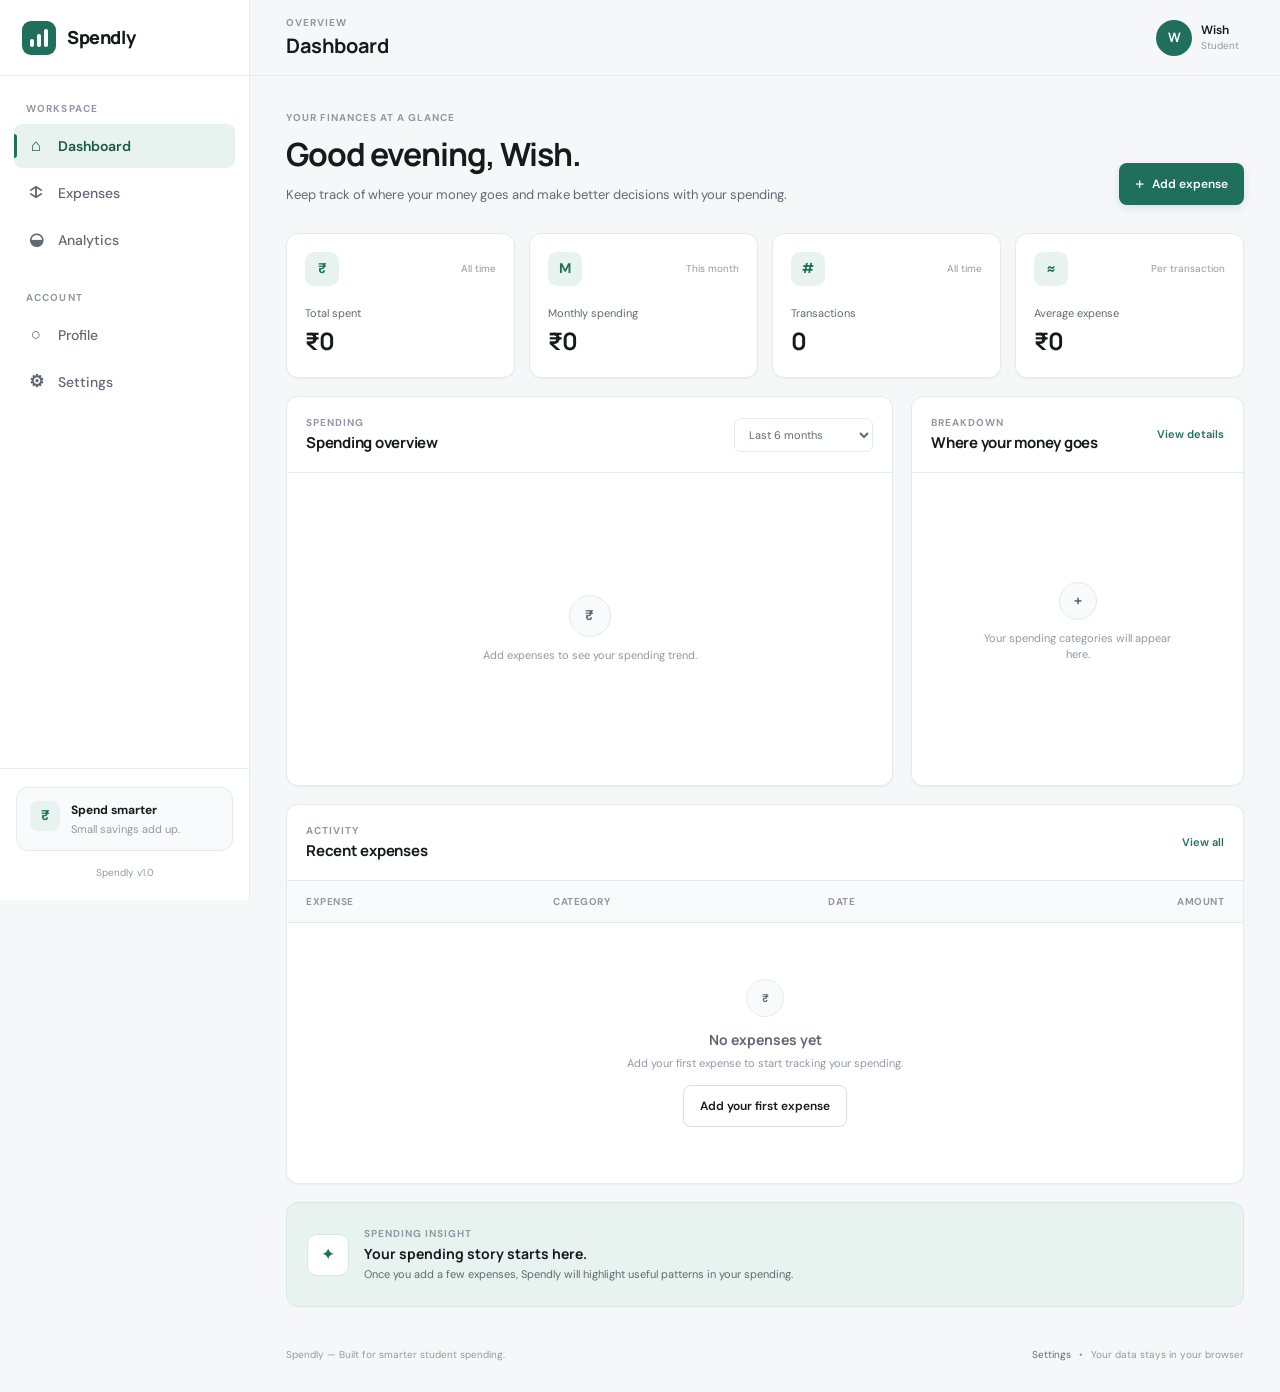
==== index.html @ c320a4eb "Initialize SpendWise project" ====
<!DOCTYPE html>
<html lang="en">
<head>
    <meta charset="UTF-8">

    <meta
        name="viewport"
        content="width=device-width, initial-scale=1.0"
    >

    <meta
        name="description"
        content="A simple and powerful expense management dashboard for students."
    >

    <title>Spendly — Student Expense Tracker</title>

    <link rel="preconnect" href="https://fonts.googleapis.com">
    <link rel="preconnect" href="https://fonts.gstatic.com" crossorigin>

    <link
        href="https://fonts.googleapis.com/css2?family=DM+Sans:wght@400;500;600;700&family=Manrope:wght@500;600;700;800&display=swap"
        rel="stylesheet"
    >

    <link rel="stylesheet" href="css/style.css">
</head>

<body>

    <div class="app-shell">
        <aside class="sidebar" id="sidebar">
            <div class="brand">

                <a href="index.html" class="brand-link">

                    <div class="brand-mark">
                        <span></span>
                        <span></span>
                        <span></span>
                    </div>

                    <div class="brand-name">
                        Spendly
                    </div>

                </a>

                <button
                    class="sidebar-close"
                    id="sidebarClose"
                    aria-label="Close navigation"
                    type="button"
                >
                    &times;
                </button>

            </div>


            <nav class="main-navigation" aria-label="Main navigation">

                <p class="nav-label">
                    Workspace
                </p>

                <a
                    href="index.html"
                    class="nav-item active"
                    aria-current="page"
                >
                    <span class="nav-icon">⌂</span>
                    <span>Dashboard</span>
                </a>

                <a
                    href="pages/expenses.html"
                    class="nav-item"
                >
                    <span class="nav-icon">↕</span>
                    <span>Expenses</span>
                </a>

                <a
                    href="pages/analytics.html"
                    class="nav-item"
                >
                    <span class="nav-icon">◒</span>
                    <span>Analytics</span>
                </a>


                <p class="nav-label nav-label-spaced">
                    Account
                </p>

                <a
                    href="pages/profile.html"
                    class="nav-item"
                >
                    <span class="nav-icon">○</span>
                    <span>Profile</span>
                </a>

                <a
                    href="pages/settings.html"
                    class="nav-item"
                >
                    <span class="nav-icon">⚙</span>
                    <span>Settings</span>
                </a>

            </nav>


            <div class="sidebar-bottom">

                <div class="sidebar-tip">

                    <div class="tip-icon">
                        ₹
                    </div>

                    <div class="tip-content">

                        <strong>
                            Spend smarter
                        </strong>

                        <p>
                            Small savings add up.
                        </p>

                    </div>

                </div>

                <div class="sidebar-version">
                    Spendly v1.0
                </div>

            </div>

        </aside>


        <div
            class="sidebar-overlay"
            id="sidebarOverlay"
        ></div>


        <main class="main-content">
            <header class="topbar">

                <div class="topbar-left">

                    <button
                        class="menu-button"
                        id="menuButton"
                        type="button"
                        aria-label="Open navigation"
                    >
                        <span></span>
                        <span></span>
                        <span></span>
                    </button>


                    <div class="page-heading">

                        <p class="page-eyebrow">
                            Overview
                        </p>

                        <h1>
                            Dashboard
                        </h1>

                    </div>

                </div>


                <div class="topbar-right">

                    <div class="current-date" id="currentDate">
                    </div>
                    <a
                        href="pages/profile.html"
                        class="profile-button"
                        aria-label="Open profile"
                    >

                        <div class="profile-avatar">
                            W
                        </div>

                        <div class="profile-meta">

                            <strong id="headerUserName">
                                Wish
                            </strong>

                            <span>
                                Student
                            </span>

                        </div>

                    </a>

                </div>

            </header>


            <div class="dashboard-content">
                <section class="welcome-section">

                    <div>

                        <p class="welcome-label">
                            Your finances at a glance
                        </p>

                        <h2>
                            Good evening, <span id="welcomeName">Wish</span>.
                        </h2>

                        <p class="welcome-description">
                            Keep track of where your money goes and make
                            better decisions with your spending.
                        </p>

                    </div>


                    <button
                        class="primary-button"
                        id="openExpenseModal"
                        type="button"
                    >

                        <span class="button-icon">
                            +
                        </span>

                        Add expense

                    </button>

                </section>


                <section
                    class="summary-grid"
                    aria-label="Expense summary"
                >

                    <article class="summary-card">

                        <div class="summary-card-top">

                            <div class="summary-icon">
                                ₹
                            </div>

                            <span class="summary-period">
                                All time
                            </span>

                        </div>

                        <div class="summary-card-body">

                            <p>
                                Total spent
                            </p>

                            <h3 id="totalSpent">
                                ₹0
                            </h3>

                        </div>

                    </article>


                    <article class="summary-card">

                        <div class="summary-card-top">

                            <div class="summary-icon">
                                M
                            </div>

                            <span class="summary-period">
                                This month
                            </span>

                        </div>

                        <div class="summary-card-body">

                            <p>
                                Monthly spending
                            </p>

                            <h3 id="monthlySpent">
                                ₹0
                            </h3>

                        </div>

                    </article>


                    <article class="summary-card">

                        <div class="summary-card-top">

                            <div class="summary-icon">
                                #
                            </div>

                            <span class="summary-period">
                                All time
                            </span>

                        </div>

                        <div class="summary-card-body">

                            <p>
                                Transactions
                            </p>

                            <h3 id="transactionCount">
                                0
                            </h3>

                        </div>

                    </article>


                    <article class="summary-card">

                        <div class="summary-card-top">

                            <div class="summary-icon">
                                ≈
                            </div>

                            <span class="summary-period">
                                Per transaction
                            </span>

                        </div>

                        <div class="summary-card-body">

                            <p>
                                Average expense
                            </p>

                            <h3 id="averageExpense">
                                ₹0
                            </h3>

                        </div>

                    </article>

                </section>


                <section class="dashboard-grid">
                    <article class="dashboard-card spending-card">

                        <div class="card-header">

                            <div>

                                <p class="card-eyebrow">
                                    Spending
                                </p>

                                <h3>
                                    Spending overview
                                </h3>

                            </div>


                            <select
                                id="chartPeriod"
                                class="select-control"
                                aria-label="Chart period"
                            >

                                <option value="6">
                                    Last 6 months
                                </option>

                                <option value="12">
                                    Last 12 months
                                </option>

                            </select>

                        </div>


                        <div class="chart-container">

                            <div
                                class="chart"
                                id="spendingChart"
                                aria-label="Spending chart"
                            >

                                <div class="chart-empty">
                                    <span>₹</span>
                                    <p>
                                        Add expenses to see your spending trend.
                                    </p>
                                </div>

                            </div>

                        </div>

                    </article>


                    <article class="dashboard-card category-card">

                        <div class="card-header">

                            <div>

                                <p class="card-eyebrow">
                                    Breakdown
                                </p>

                                <h3>
                                    Where your money goes
                                </h3>

                            </div>

                            <a
                                href="pages/analytics.html"
                                class="text-link"
                            >
                                View details
                            </a>

                        </div>


                        <div
                            class="category-list"
                            id="categoryList"
                        >

                            <div class="category-empty">

                                <div class="empty-icon">
                                    +
                                </div>

                                <p>
                                    Your spending categories will appear here.
                                </p>

                            </div>

                        </div>

                    </article>


                </section>


                <section class="dashboard-card recent-expenses-card">

                    <div class="card-header">

                        <div>

                            <p class="card-eyebrow">
                                Activity
                            </p>

                            <h3>
                                Recent expenses
                            </h3>

                        </div>

                        <a
                            href="pages/expenses.html"
                            class="text-link"
                        >
                            View all
                        </a>

                    </div>


                    <div class="expense-table-wrapper">

                        <table class="expense-table">

                            <thead>

                                <tr>

                                    <th>
                                        Expense
                                    </th>

                                    <th>
                                        Category
                                    </th>

                                    <th>
                                        Date
                                    </th>

                                    <th class="amount-column">
                                        Amount
                                    </th>

                                </tr>

                            </thead>


                            <tbody id="recentExpenses">

                                <tr class="table-empty-row">

                                    <td colspan="4">

                                        <div class="table-empty">

                                            <div class="empty-icon">
                                                ₹
                                            </div>

                                            <h4>
                                                No expenses yet
                                            </h4>

                                            <p>
                                                Add your first expense to start
                                                tracking your spending.
                                            </p>

                                            <button
                                                class="secondary-button"
                                                id="emptyAddExpense"
                                                type="button"
                                            >
                                                Add your first expense
                                            </button>

                                        </div>

                                    </td>

                                </tr>

                            </tbody>

                        </table>

                    </div>

                </section>


                <section class="insight-card">

                    <div class="insight-symbol">
                        ✦
                    </div>

                    <div class="insight-content">

                        <p class="card-eyebrow">
                            Spending insight
                        </p>

                        <h3 id="spendingInsightTitle">
                            Your spending story starts here.
                        </h3>

                        <p id="spendingInsightText">
                            Once you add a few expenses, Spendly will
                            highlight useful patterns in your spending.
                        </p>

                    </div>

                </section>

            </div>


            <footer class="app-footer">

                <p>
                    Spendly — Built for smarter student spending.
                </p>

                <div class="footer-links">

                    <a href="pages/settings.html">
                        Settings
                    </a>

                    <span>•</span>

                    <span>
                        Your data stays in your browser
                    </span>

                </div>

            </footer>

        </main>

    </div>


    <div
        class="modal-backdrop"
        id="expenseModal"
        aria-hidden="true"
    >

        <div
            class="modal"
            role="dialog"
            aria-modal="true"
            aria-labelledby="expenseModalTitle"
        >

            <div class="modal-header">

                <div>

                    <p class="card-eyebrow">
                        New transaction
                    </p>

                    <h2 id="expenseModalTitle">
                        Add expense
                    </h2>

                </div>

                <button
                    class="modal-close"
                    id="closeExpenseModal"
                    type="button"
                    aria-label="Close modal"
                >
                    &times;
                </button>

            </div>


            <form id="expenseForm" novalidate>

                <div class="form-group">

                    <label for="expenseName">
                        What did you spend on?
                    </label>

                    <input
                        type="text"
                        id="expenseName"
                        name="expenseName"
                        placeholder="e.g. Lunch at college"
                        autocomplete="off"
                        maxlength="80"
                        required
                    >

                    <small
                        class="form-error"
                        id="expenseNameError"
                    ></small>

                </div>


                <div class="form-group">

                    <label for="expenseAmount">
                        Amount
                    </label>

                    <div class="amount-input">

                        <span>
                            ₹
                        </span>

                        <input
                            type="number"
                            id="expenseAmount"
                            name="expenseAmount"
                            placeholder="0.00"
                            min="0.01"
                            max="10000000"
                            step="0.01"
                            required
                        >

                    </div>

                    <small
                        class="form-error"
                        id="expenseAmountError"
                    ></small>

                </div>


                <div class="form-row">

                    <div class="form-group">

                        <label for="expenseCategory">
                            Category
                        </label>

                        <select
                            id="expenseCategory"
                            name="expenseCategory"
                            required
                        >

                            <option value="">
                                Select category
                            </option>

                            <option value="Food">
                                Food
                            </option>

                            <option value="Travel">
                                Travel
                            </option>

                            <option value="Education">
                                Education
                            </option>

                            <option value="Shopping">
                                Shopping
                            </option>

                            <option value="Bills">
                                Bills
                            </option>

                            <option value="Entertainment">
                                Entertainment
                            </option>

                            <option value="Health">
                                Health
                            </option>

                            <option value="Other">
                                Other
                            </option>

                        </select>

                        <small
                            class="form-error"
                            id="expenseCategoryError"
                        ></small>

                    </div>


                    <div class="form-group">

                        <label for="expenseDate">
                            Date
                        </label>

                        <input
                            type="date"
                            id="expenseDate"
                            name="expenseDate"
                            required
                        >

                        <small
                            class="form-error"
                            id="expenseDateError"
                        ></small>

                    </div>

                </div>


                <div class="form-group">

                    <label for="expenseNote">

                        Note

                        <span class="optional">
                            Optional
                        </span>

                    </label>

                    <textarea
                        id="expenseNote"
                        name="expenseNote"
                        rows="3"
                        maxlength="200"
                        placeholder="Add a short note..."
                    ></textarea>

                </div>


                <div class="modal-actions">

                    <button
                        type="button"
                        class="secondary-button"
                        id="cancelExpense"
                    >
                        Cancel
                    </button>

                    <button
                        type="submit"
                        class="primary-button"
                    >
                        Save expense
                    </button>

                </div>

            </form>

        </div>

    </div>


    <div
        class="toast"
        id="toast"
        role="status"
        aria-live="polite"
    >

        <span
            class="toast-icon"
            id="toastIcon"
        >
            ✓
        </span>

        <span
            class="toast-message"
            id="toastMessage"
        >
            Expense saved.
        </span>

    </div>


    <script src="js/app.js"></script>

</body>
</html>
---- css/style.css ----
@import url('https://fonts.googleapis.com/css2?family=DM+Sans:wght@400;500;600;700&family=Manrope:wght@500;600;700;800&display=swap');

:root {
    --bg: #f6f7f9;
    --surface: #ffffff;
    --surface-soft: #f9fafb;
    --border: #e7e9ed;
    --border-strong: #d9dce2;
    --text: #17191d;
    --text-secondary: #626873;
    --text-muted: #9298a3;
    --primary: #1f6f5c;
    --primary-dark: #175846;
    --primary-soft: #e8f3ef;
    --danger: #c84c4c;
    --danger-soft: #fceeee;
    --warning: #b7791f;
    --shadow-sm: 0 1px 2px rgba(20, 25, 30, 0.04);
    --shadow-md: 0 8px 30px rgba(20, 25, 30, 0.08);
    --sidebar-width: 250px;
    --topbar-height: 76px;
    --radius-sm: 8px;
    --radius-md: 12px;
    --radius-lg: 16px;
    --transition: 180ms ease;
}

* {
    margin: 0;
    padding: 0;
    box-sizing: border-box;
}

html {
    scroll-behavior: smooth;
}

body {
    min-height: 100vh;
    background: var(--bg);
    color: var(--text);
    font-family: "DM Sans", sans-serif;
    font-size: 14px;
    line-height: 1.5;
    -webkit-font-smoothing: antialiased;
}

button,
input,
select,
textarea {
    font: inherit;
}

button,
a,
select {
    -webkit-tap-highlight-color: transparent;
}

button {
    border: 0;
    cursor: pointer;
}

a {
    color: inherit;
    text-decoration: none;
}

button:focus-visible,
a:focus-visible,
input:focus-visible,
select:focus-visible,
textarea:focus-visible {
    outline: 3px solid rgba(31, 111, 92, 0.18);
    outline-offset: 2px;
}

.app-shell {
    min-height: 100vh;
    display: flex;
}

.sidebar {
    position: fixed;
    inset: 0 auto 0 0;
    z-index: 100;
    width: var(--sidebar-width);
    height: 100vh;
    display: flex;
    flex-direction: column;
    background: var(--surface);
    border-right: 1px solid var(--border);
}

.brand {
    height: var(--topbar-height);
    padding: 0 22px;
    display: flex;
    align-items: center;
    justify-content: space-between;
    border-bottom: 1px solid var(--border);
}

.brand-link {
    display: inline-flex;
    align-items: center;
    gap: 11px;
}

.brand-mark {
    width: 34px;
    height: 34px;
    display: flex;
    align-items: flex-end;
    justify-content: center;
    gap: 3px;
    padding: 8px;
    background: var(--primary);
    border-radius: 9px;
}

.brand-mark span {
    display: block;
    width: 4px;
    background: #ffffff;
    border-radius: 3px;
}

.brand-mark span:nth-child(1) {
    height: 8px;
}

.brand-mark span:nth-child(2) {
    height: 13px;
}

.brand-mark span:nth-child(3) {
    height: 18px;
}

.brand-name {
    font-family: "Manrope", sans-serif;
    font-size: 18px;
    font-weight: 800;
    letter-spacing: -0.4px;
}

.sidebar-close {
    display: none;
    width: 34px;
    height: 34px;
    background: transparent;
    color: var(--text-secondary);
    font-size: 25px;
    line-height: 1;
}

.main-navigation {
    flex: 1;
    padding: 25px 14px;
    overflow-y: auto;
}

.nav-label {
    padding: 0 12px;
    margin-bottom: 8px;
    color: var(--text-muted);
    font-size: 10px;
    font-weight: 700;
    letter-spacing: 1.1px;
    text-transform: uppercase;
}

.nav-label-spaced {
    margin-top: 28px;
}

.nav-item {
    position: relative;
    min-height: 44px;
    margin-bottom: 3px;
    padding: 0 12px;
    display: flex;
    align-items: center;
    gap: 12px;
    color: var(--text-secondary);
    border-radius: var(--radius-sm);
    font-weight: 500;
    transition:
        background var(--transition),
        color var(--transition);
}

.nav-item:hover {
    background: var(--surface-soft);
    color: var(--text);
}

.nav-item.active {
    background: var(--primary-soft);
    color: var(--primary-dark);
    font-weight: 600;
}

.nav-item.active::before {
    content: "";
    position: absolute;
    left: 0;
    top: 10px;
    bottom: 10px;
    width: 3px;
    border-radius: 0 4px 4px 0;
    background: var(--primary);
}

.nav-icon {
    width: 20px;
    display: inline-flex;
    align-items: center;
    justify-content: center;
    color: currentColor;
    font-size: 17px;
    font-weight: 600;
}

.sidebar-bottom {
    padding: 18px 16px 20px;
    border-top: 1px solid var(--border);
}

.sidebar-tip {
    display: flex;
    gap: 11px;
    padding: 13px;
    background: var(--surface-soft);
    border: 1px solid var(--border);
    border-radius: var(--radius-md);
}

.tip-icon {
    width: 30px;
    height: 30px;
    flex: 0 0 auto;
    display: grid;
    place-items: center;
    background: var(--primary-soft);
    color: var(--primary);
    border-radius: 8px;
    font-weight: 700;
}

.tip-content {
    min-width: 0;
}

.tip-content strong {
    display: block;
    margin-bottom: 2px;
    font-size: 12px;
}

.tip-content p {
    color: var(--text-muted);
    font-size: 11px;
}

.sidebar-version {
    margin-top: 14px;
    color: var(--text-muted);
    font-size: 10px;
    text-align: center;
}

.sidebar-overlay {
    display: none;
}

.main-content {
    width: calc(100% - var(--sidebar-width));
    min-width: 0;
    min-height: 100vh;
    margin-left: var(--sidebar-width);
}

.topbar {
    position: sticky;
    top: 0;
    z-index: 50;
    min-height: var(--topbar-height);
    padding: 14px 36px;
    display: flex;
    align-items: center;
    justify-content: space-between;
    gap: 20px;
    background: rgba(246, 247, 249, 0.94);
    border-bottom: 1px solid rgba(231, 233, 237, 0.8);
    backdrop-filter: blur(12px);
}

.topbar-left,
.topbar-right {
    display: flex;
    align-items: center;
}

.topbar-left {
    gap: 14px;
}

.topbar-right {
    gap: 18px;
}

.menu-button {
    display: none;
    width: 40px;
    height: 40px;
    padding: 10px;
    flex-direction: column;
    justify-content: center;
    gap: 4px;
    background: var(--surface);
    border: 1px solid var(--border);
    border-radius: var(--radius-sm);
}

.menu-button span {
    display: block;
    width: 17px;
    height: 2px;
    margin: auto;
    background: var(--text);
    border-radius: 2px;
}

.page-eyebrow,
.card-eyebrow,
.welcome-label {
    color: var(--text-muted);
    font-size: 10px;
    font-weight: 700;
    letter-spacing: 1px;
    text-transform: uppercase;
}

.page-heading h1 {
    margin-top: 1px;
    font-family: "Manrope", sans-serif;
    font-size: 20px;
    font-weight: 700;
    letter-spacing: -0.4px;
}

.current-date {
    color: var(--text-secondary);
    font-size: 12px;
    white-space: nowrap;
}

.profile-button {
    display: flex;
    align-items: center;
    gap: 9px;
    padding: 3px 5px 3px 3px;
    border-radius: 10px;
    transition: background var(--transition);
}

.profile-button:hover {
    background: var(--surface);
}

.profile-avatar {
    width: 36px;
    height: 36px;
    display: grid;
    place-items: center;
    background: var(--primary);
    color: #ffffff;
    border-radius: 50%;
    font-family: "Manrope", sans-serif;
    font-size: 13px;
    font-weight: 700;
}

.profile-meta {
    display: flex;
    flex-direction: column;
    line-height: 1.25;
}

.profile-meta strong {
    font-size: 12px;
    font-weight: 600;
}

.profile-meta span {
    margin-top: 2px;
    color: var(--text-muted);
    font-size: 10px;
}

.dashboard-content {
    width: min(1440px, 100%);
    margin: 0 auto;
    padding: 34px 36px 40px;
}

.welcome-section {
    display: flex;
    align-items: flex-end;
    justify-content: space-between;
    gap: 25px;
    margin-bottom: 28px;
}

.welcome-section h2 {
    margin-top: 5px;
    font-family: "Manrope", sans-serif;
    font-size: clamp(24px, 3vw, 32px);
    font-weight: 700;
    letter-spacing: -1px;
}

.welcome-description {
    max-width: 580px;
    margin-top: 7px;
    color: var(--text-secondary);
    font-size: 13px;
}

.primary-button,
.secondary-button {
    min-height: 42px;
    display: inline-flex;
    align-items: center;
    justify-content: center;
    gap: 8px;
    padding: 0 16px;
    border-radius: var(--radius-sm);
    font-size: 12px;
    font-weight: 600;
    transition:
        transform var(--transition),
        background var(--transition),
        border-color var(--transition),
        box-shadow var(--transition);
}

.primary-button {
    background: var(--primary);
    color: #ffffff;
    box-shadow: 0 3px 10px rgba(31, 111, 92, 0.14);
}

.primary-button:hover {
    background: var(--primary-dark);
    box-shadow: 0 5px 15px rgba(31, 111, 92, 0.2);
}

.primary-button:active,
.secondary-button:active {
    transform: translateY(1px);
}

.secondary-button {
    background: var(--surface);
    color: var(--text);
    border: 1px solid var(--border-strong);
}

.secondary-button:hover {
    background: var(--surface-soft);
    border-color: #cdd1d7;
}

.button-icon {
    font-size: 17px;
    font-weight: 400;
    line-height: 1;
}

.summary-grid {
    display: grid;
    grid-template-columns: repeat(4, minmax(0, 1fr));
    gap: 14px;
    margin-bottom: 18px;
}

.summary-card {
    min-height: 145px;
    padding: 18px;
    background: var(--surface);
    border: 1px solid var(--border);
    border-radius: var(--radius-md);
    box-shadow: var(--shadow-sm);
}

.summary-card-top {
    display: flex;
    align-items: center;
    justify-content: space-between;
    gap: 10px;
}

.summary-icon {
    width: 34px;
    height: 34px;
    display: grid;
    place-items: center;
    background: var(--primary-soft);
    color: var(--primary);
    border-radius: 9px;
    font-size: 14px;
    font-weight: 700;
}

.summary-period {
    color: var(--text-muted);
    font-size: 10px;
}

.summary-card-body {
    margin-top: 19px;
}

.summary-card-body p {
    color: var(--text-secondary);
    font-size: 11px;
}

.summary-card-body h3 {
    margin-top: 2px;
    font-family: "Manrope", sans-serif;
    font-size: 24px;
    font-weight: 700;
    letter-spacing: -0.7px;
}

.dashboard-grid {
    display: grid;
    grid-template-columns: minmax(0, 1.55fr) minmax(320px, 0.85fr);
    gap: 18px;
    margin-bottom: 18px;
}

.dashboard-card {
    background: var(--surface);
    border: 1px solid var(--border);
    border-radius: var(--radius-md);
    box-shadow: var(--shadow-sm);
}

.spending-card,
.category-card {
    min-height: 390px;
}

.card-header {
    min-height: 76px;
    padding: 17px 19px;
    display: flex;
    align-items: center;
    justify-content: space-between;
    gap: 15px;
    border-bottom: 1px solid var(--border);
}

.card-header h3 {
    margin-top: 2px;
    font-family: "Manrope", sans-serif;
    font-size: 15px;
    font-weight: 700;
    letter-spacing: -0.25px;
}

.select-control {
    height: 34px;
    padding: 0 30px 0 10px;
    background: var(--surface);
    color: var(--text-secondary);
    border: 1px solid var(--border);
    border-radius: 7px;
    font-size: 11px;
    cursor: pointer;
}

.text-link {
    color: var(--primary);
    font-size: 11px;
    font-weight: 600;
    white-space: nowrap;
}

.text-link:hover {
    color: var(--primary-dark);
    text-decoration: underline;
    text-underline-offset: 3px;
}

.chart-container {
    height: 312px;
    padding: 20px;
}

.chart {
    position: relative;
    width: 100%;
    height: 100%;
    display: flex;
    align-items: center;
    justify-content: center;
}

.chart-empty {
    color: var(--text-muted);
    text-align: center;
}

.chart-empty span {
    width: 42px;
    height: 42px;
    margin: 0 auto 10px;
    display: grid;
    place-items: center;
    background: var(--surface-soft);
    color: var(--text-secondary);
    border: 1px solid var(--border);
    border-radius: 50%;
    font-weight: 700;
}

.chart-empty p {
    max-width: 220px;
    font-size: 11px;
}

.category-list {
    padding: 9px 19px 16px;
}

.category-row {
    padding: 14px 0;
    display: grid;
    grid-template-columns: 30px minmax(0, 1fr) auto;
    align-items: center;
    gap: 11px;
    border-bottom: 1px solid var(--border);
}

.category-row:last-child {
    border-bottom: 0;
}

.category-icon {
    width: 30px;
    height: 30px;
    display: grid;
    place-items: center;
    background: var(--surface-soft);
    border: 1px solid var(--border);
    border-radius: 8px;
    font-size: 12px;
}

.category-info {
    min-width: 0;
}

.category-name {
    display: flex;
    align-items: center;
    justify-content: space-between;
    gap: 10px;
    color: var(--text);
    font-size: 11px;
    font-weight: 600;
}

.category-progress {
    height: 5px;
    margin-top: 7px;
    overflow: hidden;
    background: #eef0f2;
    border-radius: 99px;
}

.category-progress-bar {
    height: 100%;
    min-width: 2px;
    background: var(--primary);
    border-radius: inherit;
}

.category-amount {
    color: var(--text-secondary);
    font-size: 11px;
    font-weight: 600;
    white-space: nowrap;
}

.category-empty {
    min-height: 280px;
    display: flex;
    align-items: center;
    justify-content: center;
    flex-direction: column;
    padding: 30px;
    color: var(--text-muted);
    text-align: center;
}

.empty-icon {
    width: 38px;
    height: 38px;
    margin-bottom: 10px;
    display: grid;
    place-items: center;
    background: var(--surface-soft);
    color: var(--text-secondary);
    border: 1px solid var(--border);
    border-radius: 50%;
    font-weight: 700;
}

.category-empty p {
    max-width: 210px;
    font-size: 11px;
}

.recent-expenses-card {
    overflow: hidden;
}

.expense-table-wrapper {
    width: 100%;
    overflow-x: auto;
}

.expense-table {
    width: 100%;
    min-width: 620px;
    border-collapse: collapse;
}

.expense-table th {
    padding: 13px 19px;
    background: var(--surface-soft);
    color: var(--text-muted);
    border-bottom: 1px solid var(--border);
    font-size: 10px;
    font-weight: 700;
    letter-spacing: 0.5px;
    text-align: left;
    text-transform: uppercase;
}

.expense-table td {
    padding: 14px 19px;
    border-bottom: 1px solid var(--border);
    color: var(--text-secondary);
    font-size: 11px;
}

.expense-table tbody tr:last-child td {
    border-bottom: 0;
}

.amount-column {
    text-align: right !important;
}

.table-empty-row td {
    padding: 0;
}

.table-empty {
    min-height: 260px;
    display: flex;
    align-items: center;
    justify-content: center;
    flex-direction: column;
    text-align: center;
}

.table-empty .empty-icon {
    margin-bottom: 12px;
}

.table-empty h4 {
    font-family: "Manrope", sans-serif;
    font-size: 14px;
}

.table-empty p {
    max-width: 280px;
    margin: 5px auto 14px;
    color: var(--text-muted);
    font-size: 11px;
}

.insight-card {
    min-height: 105px;
    margin-top: 18px;
    padding: 20px;
    display: flex;
    align-items: center;
    gap: 15px;
    background: var(--primary-soft);
    border: 1px solid #d6e9e2;
    border-radius: var(--radius-md);
}

.insight-symbol {
    width: 42px;
    height: 42px;
    flex: 0 0 auto;
    display: grid;
    place-items: center;
    background: var(--surface);
    color: var(--primary);
    border: 1px solid #d6e9e2;
    border-radius: 10px;
    font-size: 17px;
}

.insight-content {
    min-width: 0;
}

.insight-content h3 {
    margin-top: 2px;
    font-family: "Manrope", sans-serif;
    font-size: 14px;
    font-weight: 700;
}

.insight-content > p:last-child {
    margin-top: 2px;
    color: var(--text-secondary);
    font-size: 11px;
}

.app-footer {
    padding: 0 36px 30px;
    display: flex;
    align-items: center;
    justify-content: space-between;
    gap: 15px;
    color: var(--text-muted);
    font-size: 10px;
}

.footer-links {
    display: flex;
    align-items: center;
    gap: 8px;
}

.footer-links a {
    color: var(--text-secondary);
}

.footer-links a:hover {
    color: var(--primary);
}

.modal-backdrop {
    position: fixed;
    inset: 0;
    z-index: 200;
    padding: 20px;
    display: none;
    align-items: center;
    justify-content: center;
    background: rgba(17, 20, 24, 0.46);
    backdrop-filter: blur(3px);
}

.modal-backdrop.open {
    display: flex;
}

.modal {
    width: min(100%, 500px);
    max-height: calc(100vh - 40px);
    overflow-y: auto;
    background: var(--surface);
    border: 1px solid var(--border);
    border-radius: var(--radius-lg);
    box-shadow: var(--shadow-md);
    animation: modalIn 180ms ease;
}

@keyframes modalIn {
    from {
        opacity: 0;
        transform: translateY(8px) scale(0.99);
    }

    to {
        opacity: 1;
        transform: translateY(0) scale(1);
    }
}

.modal-header {
    padding: 20px 22px;
    display: flex;
    align-items: flex-start;
    justify-content: space-between;
    gap: 15px;
    border-bottom: 1px solid var(--border);
}

.modal-header h2 {
    margin-top: 2px;
    font-family: "Manrope", sans-serif;
    font-size: 18px;
    letter-spacing: -0.4px;
}

.modal-close {
    width: 32px;
    height: 32px;
    display: grid;
    place-items: center;
    background: var(--surface-soft);
    color: var(--text-secondary);
    border: 1px solid var(--border);
    border-radius: 8px;
    font-size: 20px;
    line-height: 1;
    transition:
        background var(--transition),
        color var(--transition);
}

.modal-close:hover {
    background: var(--danger-soft);
    color: var(--danger);
}

#expenseForm {
    padding: 22px;
}

.form-group {
    margin-bottom: 17px;
}

.form-group label {
    display: block;
    margin-bottom: 7px;
    color: var(--text);
    font-size: 11px;
    font-weight: 600;
}

.optional {
    margin-left: 4px;
    color: var(--text-muted);
    font-weight: 400;
}

.form-group input,
.form-group select,
.form-group textarea {
    width: 100%;
    background: var(--surface);
    color: var(--text);
    border: 1px solid var(--border-strong);
    border-radius: 8px;
    transition:
        border-color var(--transition),
        box-shadow var(--transition);
}

.form-group input,
.form-group select {
    height: 42px;
    padding: 0 12px;
}

.form-group textarea {
    min-height: 84px;
    padding: 10px 12px;
    resize: vertical;
}

.form-group input::placeholder,
.form-group textarea::placeholder {
    color: #aeb3ba;
}

.form-group input:hover,
.form-group select:hover,
.form-group textarea:hover {
    border-color: #c8ccd2;
}

.form-group input:focus,
.form-group select:focus,
.form-group textarea:focus {
    border-color: var(--primary);
    box-shadow: 0 0 0 3px rgba(31, 111, 92, 0.09);
    outline: none;
}

.amount-input {
    position: relative;
}

.amount-input > span {
    position: absolute;
    left: 12px;
    top: 50%;
    z-index: 1;
    transform: translateY(-50%);
    color: var(--text-secondary);
    font-size: 13px;
    font-weight: 600;
}

.amount-input input {
    padding-left: 29px;
}

.form-row {
    display: grid;
    grid-template-columns: 1fr 1fr;
    gap: 13px;
}

.form-error {
    display: block;
    min-height: 0;
    margin-top: 4px;
    color: var(--danger);
    font-size: 10px;
}

.input-error {
    border-color: var(--danger) !important;
    box-shadow: 0 0 0 3px rgba(200, 76, 76, 0.08) !important;
}

.modal-actions {
    margin-top: 23px;
    padding-top: 17px;
    display: flex;
    justify-content: flex-end;
    gap: 9px;
    border-top: 1px solid var(--border);
}

.toast {
    position: fixed;
    right: 24px;
    bottom: 24px;
    z-index: 300;
    max-width: min(360px, calc(100vw - 32px));
    padding: 11px 14px;
    display: flex;
    align-items: center;
    gap: 9px;
    background: #202327;
    color: #ffffff;
    border-radius: 9px;
    box-shadow: var(--shadow-md);
    opacity: 0;
    pointer-events: none;
    transform: translateY(10px);
    transition:
        opacity 180ms ease,
        transform 180ms ease;
}

.toast.show {
    opacity: 1;
    transform: translateY(0);
}

.toast-icon {
    width: 21px;
    height: 21px;
    display: grid;
    place-items: center;
    background: var(--primary);
    border-radius: 50%;
    font-size: 11px;
    font-weight: 700;
}

.toast-message {
    font-size: 11px;
    font-weight: 500;
}

@media (max-width: 1180px) {
    :root {
        --sidebar-width: 220px;
    }

    .dashboard-content,
    .topbar {
        padding-left: 25px;
        padding-right: 25px;
    }

    .app-footer {
        padding-left: 25px;
        padding-right: 25px;
    }

    .summary-grid {
        grid-template-columns: repeat(2, minmax(0, 1fr));
    }

    .dashboard-grid {
        grid-template-columns: 1fr;
    }

    .category-card {
        min-height: auto;
    }

    .category-list {
        display: grid;
        grid-template-columns: repeat(2, minmax(0, 1fr));
        column-gap: 25px;
    }

    .category-empty {
        grid-column: 1 / -1;
    }
}

@media (max-width: 760px) {
    :root {
        --sidebar-width: 250px;
    }

    .sidebar {
        transform: translateX(-100%);
        transition: transform 220ms ease;
        box-shadow: none;
    }

    .sidebar.open {
        transform: translateX(0);
        box-shadow: 10px 0 30px rgba(20, 25, 30, 0.12);
    }

    .sidebar-close {
        display: block;
    }

    .sidebar-overlay {
        position: fixed;
        inset: 0;
        z-index: 90;
        background: rgba(17, 20, 24, 0.4);
    }

    .sidebar-overlay.open {
        display: block;
    }

    .main-content {
        width: 100%;
        margin-left: 0;
    }

    .topbar {
        min-height: 68px;
        padding: 12px 18px;
    }

    .menu-button {
        display: flex;
    }

    .current-date {
        display: none;
    }

    .profile-meta {
        display: none;
    }

    .dashboard-content {
        padding: 25px 18px 30px;
    }

    .welcome-section {
        align-items: flex-start;
        flex-direction: column;
        margin-bottom: 23px;
    }

    .welcome-section .primary-button {
        width: 100%;
    }

    .summary-grid {
        gap: 10px;
    }

    .summary-card {
        min-height: 132px;
        padding: 14px;
    }

    .summary-card-body {
        margin-top: 15px;
    }

    .summary-card-body h3 {
        font-size: 20px;
    }

    .dashboard-grid {
        gap: 12px;
        margin-bottom: 12px;
    }

    .spending-card {
        min-height: 350px;
    }

    .chart-container {
        height: 270px;
        padding: 14px;
    }

    .category-list {
        display: block;
        padding-left: 16px;
        padding-right: 16px;
    }

    .card-header {
        padding: 15px;
    }

    .expense-table th,
    .expense-table td {
        padding-left: 14px;
        padding-right: 14px;
    }

    .insight-card {
        margin-top: 12px;
        padding: 16px;
        align-items: flex-start;
    }

    .app-footer {
        padding: 0 18px 25px;
        flex-direction: column;
        align-items: flex-start;
    }
}

@media (max-width: 480px) {
    .topbar-left {
        gap: 9px;
    }

    .page-heading h1 {
        font-size: 18px;
    }

    .summary-grid {
        grid-template-columns: 1fr 1fr;
    }

    .summary-card {
        min-height: 125px;
    }

    .summary-period {
        display: none;
    }

    .summary-card-body h3 {
        font-size: 18px;
    }

    .form-row {
        grid-template-columns: 1fr;
        gap: 0;
    }

    .modal-backdrop {
        padding: 10px;
        align-items: flex-end;
    }

    .modal {
        max-height: calc(100vh - 20px);
        border-radius: 16px 16px 10px 10px;
    }

    #expenseForm {
        padding: 18px;
    }

    .modal-header {
        padding: 17px 18px;
    }

    .modal-actions {
        flex-direction: column-reverse;
    }

    .modal-actions button {
        width: 100%;
    }

    .toast {
        right: 16px;
        bottom: 16px;
    }
}

@media (prefers-reduced-motion: reduce) {
    html {
        scroll-behavior: auto;
    }

    *,
    *::before,
    *::after {
        animation-duration: 0.01ms !important;
        animation-iteration-count: 1 !important;
        transition-duration: 0.01ms !important;
    }
}
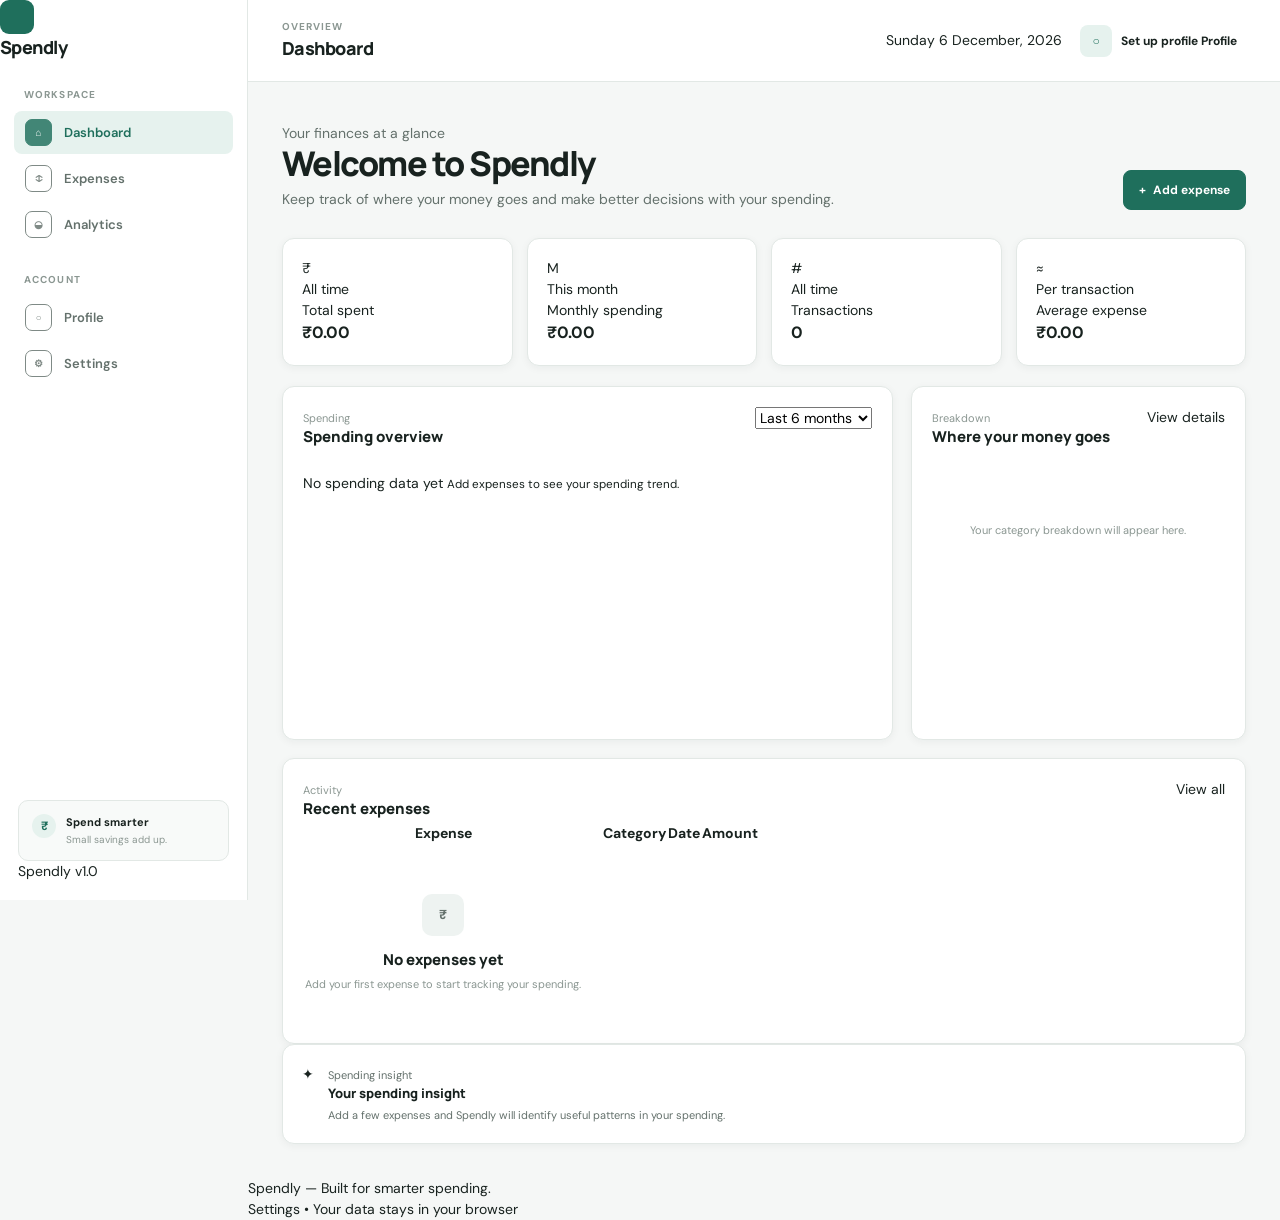
==== commit e754a256: "Complete SpendWise project updates" ====
--- a/index.html
+++ b/index.html
@@ -10,10 +10,10 @@
 
     <meta
         name="description"
-        content="A simple and powerful expense management dashboard for students."
+        content="A simple and powerful expense management dashboard."
     >
 
-    <title>Spendly — Student Expense Tracker</title>
+    <title>Spendly — Expense Tracker</title>
 
     <link rel="preconnect" href="https://fonts.googleapis.com">
     <link rel="preconnect" href="https://fonts.gstatic.com" crossorigin>
@@ -58,7 +58,7 @@
             </div>
 
 
-            <nav class="main-navigation" aria-label="Main navigation">
+            <nav class="main-nav" aria-label="Main navigation">
 
                 <p class="nav-label">
                     Workspace
@@ -145,19 +145,19 @@
 
 
         <div
-            class="sidebar-overlay"
-            id="sidebarOverlay"
+            class="mobile-overlay"
+            id="mobileOverlay"
         ></div>
 
 
-        <main class="main-content">
+        <div class="main-area">
             <header class="topbar">
 
                 <div class="topbar-left">
 
                     <button
-                        class="menu-button"
-                        id="menuButton"
+                        class="menu-toggle"
+                        id="menuToggle"
                         type="button"
                         aria-label="Open navigation"
                     >
@@ -167,7 +167,7 @@
                     </button>
 
 
-                    <div class="page-heading">
+                    <div class="topbar-page">
 
                         <p class="page-eyebrow">
                             Overview
@@ -182,7 +182,7 @@
                 </div>
 
 
-                <div class="topbar-right">
+                <div class="topbar-actions">
 
                     <div class="current-date" id="currentDate">
                     </div>
@@ -192,18 +192,18 @@
                         aria-label="Open profile"
                     >
 
-                        <div class="profile-avatar">
-                            W
-                        </div>
-
-                        <div class="profile-meta">
+                        <div class="profile-avatar" id="profileAvatar">
+                            ○
+                        </div>
+
+                        <div class="profile-name">
 
                             <strong id="headerUserName">
-                                Wish
+                                Set up profile
                             </strong>
 
                             <span>
-                                Student
+                                Profile
                             </span>
 
                         </div>
@@ -215,7 +215,7 @@
             </header>
 
 
-            <div class="dashboard-content">
+            <main class="page-content dashboard-content">
                 <section class="welcome-section">
 
                     <div>
@@ -225,7 +225,7 @@
                         </p>
 
                         <h2>
-                            Good evening, <span id="welcomeName">Wish</span>.
+                            <span id="welcomeName">Welcome to Spendly.</span>
                         </h2>
 
                         <p class="welcome-description">
@@ -239,6 +239,7 @@
                     <button
                         class="primary-button"
                         id="openExpenseModal"
+                        data-open-expense
                         type="button"
                     >
 
@@ -565,6 +566,7 @@
                                             <button
                                                 class="secondary-button"
                                                 id="emptyAddExpense"
+                                                data-open-expense
                                                 type="button"
                                             >
                                                 Add your first expense
@@ -610,13 +612,13 @@
 
                 </section>
 
-            </div>
+            </main>
 
 
             <footer class="app-footer">
 
                 <p>
-                    Spendly — Built for smarter student spending.
+                    Spendly — Built for smarter spending.
                 </p>
 
                 <div class="footer-links">
@@ -635,19 +637,19 @@
 
             </footer>
 
-        </main>
+        </div>
 
     </div>
 
 
     <div
-        class="modal-backdrop"
+        class="modal"
         id="expenseModal"
         aria-hidden="true"
     >
 
         <div
-            class="modal"
+            class="modal-dialog"
             role="dialog"
             aria-modal="true"
             aria-labelledby="expenseModalTitle"
@@ -661,7 +663,7 @@
                         New transaction
                     </p>
 
-                    <h2 id="expenseModalTitle">
+                    <h2 id="expenseModalTitle" data-modal-title>
                         Add expense
                     </h2>
 
@@ -670,6 +672,7 @@
                 <button
                     class="modal-close"
                     id="closeExpenseModal"
+                    data-close-expense
                     type="button"
                     aria-label="Close modal"
                 >
@@ -850,6 +853,7 @@
                         type="button"
                         class="secondary-button"
                         id="cancelExpense"
+                        data-close-expense
                     >
                         Cancel
                     </button>
@@ -857,6 +861,7 @@
                     <button
                         type="submit"
                         class="primary-button"
+                        data-expense-submit
                     >
                         Save expense
                     </button>
@@ -894,6 +899,7 @@
     </div>
 
 
+    <script src="js/storage.js"></script>
     <script src="js/app.js"></script>
 
 </body>
--- a/css/style.css
+++ b/css/style.css
@@ -1,37 +1,81 @@
-@import url('https://fonts.googleapis.com/css2?family=DM+Sans:wght@400;500;600;700&family=Manrope:wght@500;600;700;800&display=swap');
-
 :root {
-    --bg: #f6f7f9;
+    --bg: #f5f7f6;
     --surface: #ffffff;
-    --surface-soft: #f9fafb;
-    --border: #e7e9ed;
-    --border-strong: #d9dce2;
-    --text: #17191d;
-    --text-secondary: #626873;
-    --text-muted: #9298a3;
+    --surface-soft: #f8faf9;
+    --surface-muted: #eef3f1;
+    --border: #e2e8e5;
+    --border-strong: #d4ddd9;
+    --text: #18221f;
+    --text-secondary: #64716c;
+    --text-muted: #8b9792;
     --primary: #1f6f5c;
-    --primary-dark: #175846;
-    --primary-soft: #e8f3ef;
-    --danger: #c84c4c;
-    --danger-soft: #fceeee;
-    --warning: #b7791f;
-    --shadow-sm: 0 1px 2px rgba(20, 25, 30, 0.04);
-    --shadow-md: 0 8px 30px rgba(20, 25, 30, 0.08);
-    --sidebar-width: 250px;
-    --topbar-height: 76px;
+    --primary-dark: #185746;
+    --primary-soft: #e6f2ee;
+    --danger: #b94a48;
+    --danger-soft: #fbeceb;
+    --warning: #a56b22;
+    --warning-soft: #fff4df;
+    --shadow-sm: 0 2px 8px rgba(25, 42, 35, 0.05);
+    --shadow-md: 0 8px 24px rgba(25, 42, 35, 0.08);
     --radius-sm: 8px;
     --radius-md: 12px;
     --radius-lg: 16px;
+    --sidebar-width: 248px;
     --transition: 180ms ease;
 }
 
+html[data-theme="dark"] {
+    --bg: #111716;
+    --surface: #18201e;
+    --surface-soft: #1c2623;
+    --surface-muted: #24302d;
+    --border: #2c3835;
+    --border-strong: #394641;
+    --text: #edf3f0;
+    --text-secondary: #a5b2ad;
+    --text-muted: #78857f;
+    --primary: #5eb69d;
+    --primary-dark: #78c9b0;
+    --primary-soft: #19372f;
+    --danger: #e27673;
+    --danger-soft: #402423;
+    --warning: #d39a4e;
+    --warning-soft: #3b2d1d;
+    --shadow-sm: 0 2px 8px rgba(0, 0, 0, 0.2);
+    --shadow-md: 0 8px 24px rgba(0, 0, 0, 0.28);
+}
+
+@media (prefers-color-scheme: dark) {
+    html:not([data-theme="light"]) {
+        --bg: #111716;
+        --surface: #18201e;
+        --surface-soft: #1c2623;
+        --surface-muted: #24302d;
+        --border: #2c3835;
+        --border-strong: #394641;
+        --text: #edf3f0;
+        --text-secondary: #a5b2ad;
+        --text-muted: #78857f;
+        --primary: #5eb69d;
+        --primary-dark: #78c9b0;
+        --primary-soft: #19372f;
+        --danger: #e27673;
+        --danger-soft: #402423;
+        --warning: #d39a4e;
+        --warning-soft: #3b2d1d;
+        --shadow-sm: 0 2px 8px rgba(0, 0, 0, 0.2);
+        --shadow-md: 0 8px 24px rgba(0, 0, 0, 0.28);
+    }
+}
+
 * {
+    box-sizing: border-box;
     margin: 0;
     padding: 0;
-    box-sizing: border-box;
 }
 
 html {
+    min-height: 100%;
     scroll-behavior: smooth;
 }
 
@@ -42,7 +86,9 @@
     font-family: "DM Sans", sans-serif;
     font-size: 14px;
     line-height: 1.5;
-    -webkit-font-smoothing: antialiased;
+    transition:
+        background-color var(--transition),
+        color var(--transition);
 }
 
 button,
@@ -54,12 +100,13 @@
 
 button,
 a,
-select {
+select,
+input,
+textarea {
     -webkit-tap-highlight-color: transparent;
 }
 
 button {
-    border: 0;
     cursor: pointer;
 }
 
@@ -73,123 +120,110 @@
 input:focus-visible,
 select:focus-visible,
 textarea:focus-visible {
-    outline: 3px solid rgba(31, 111, 92, 0.18);
+    outline: 3px solid rgba(31, 111, 92, 0.22);
     outline-offset: 2px;
 }
 
+::selection {
+    background: var(--primary-soft);
+    color: var(--primary-dark);
+}
+
 .app-shell {
+    display: flex;
     min-height: 100vh;
-    display: flex;
 }
 
 .sidebar {
     position: fixed;
     inset: 0 auto 0 0;
     z-index: 100;
+    display: flex;
     width: var(--sidebar-width);
-    height: 100vh;
-    display: flex;
     flex-direction: column;
+    border-right: 1px solid var(--border);
     background: var(--surface);
-    border-right: 1px solid var(--border);
-}
-
-.brand {
-    height: var(--topbar-height);
-    padding: 0 22px;
+    transition:
+        background-color var(--transition),
+        border-color var(--transition),
+        transform 220ms ease;
+}
+
+.sidebar-top {
     display: flex;
     align-items: center;
     justify-content: space-between;
+    height: 82px;
+    padding: 0 22px;
     border-bottom: 1px solid var(--border);
 }
 
-.brand-link {
+.brand {
     display: inline-flex;
     align-items: center;
     gap: 11px;
 }
 
 .brand-mark {
+    display: grid;
     width: 34px;
     height: 34px;
-    display: flex;
-    align-items: flex-end;
-    justify-content: center;
-    gap: 3px;
-    padding: 8px;
+    place-items: center;
+    border-radius: 9px;
     background: var(--primary);
-    border-radius: 9px;
-}
-
-.brand-mark span {
-    display: block;
-    width: 4px;
-    background: #ffffff;
-    border-radius: 3px;
-}
-
-.brand-mark span:nth-child(1) {
-    height: 8px;
-}
-
-.brand-mark span:nth-child(2) {
-    height: 13px;
-}
-
-.brand-mark span:nth-child(3) {
-    height: 18px;
+    color: #ffffff;
+    font-family: "Manrope", sans-serif;
+    font-size: 16px;
+    font-weight: 800;
 }
 
 .brand-name {
+    color: var(--text);
     font-family: "Manrope", sans-serif;
     font-size: 18px;
     font-weight: 800;
-    letter-spacing: -0.4px;
+    letter-spacing: -0.03em;
 }
 
 .sidebar-close {
     display: none;
-    width: 34px;
-    height: 34px;
+    border: 0;
     background: transparent;
     color: var(--text-secondary);
-    font-size: 25px;
+    font-size: 28px;
     line-height: 1;
 }
 
-.main-navigation {
-    flex: 1;
-    padding: 25px 14px;
-    overflow-y: auto;
+.main-nav {
+    padding: 26px 14px;
 }
 
 .nav-label {
-    padding: 0 12px;
-    margin-bottom: 8px;
+    margin: 0 10px 9px;
     color: var(--text-muted);
     font-size: 10px;
     font-weight: 700;
-    letter-spacing: 1.1px;
+    letter-spacing: 0.11em;
     text-transform: uppercase;
 }
 
 .nav-label-spaced {
-    margin-top: 28px;
+    margin-top: 26px;
 }
 
 .nav-item {
-    position: relative;
-    min-height: 44px;
-    margin-bottom: 3px;
-    padding: 0 12px;
     display: flex;
     align-items: center;
     gap: 12px;
+    min-height: 43px;
+    margin: 3px 0;
+    padding: 0 11px;
+    border-radius: 8px;
     color: var(--text-secondary);
-    border-radius: var(--radius-sm);
-    font-weight: 500;
+    font-size: 13px;
+    font-weight: 600;
     transition:
-        background var(--transition),
+        background-color var(--transition),
         color var(--transition);
 }
 
@@ -200,87 +234,70 @@
 
 .nav-item.active {
     background: var(--primary-soft);
-    color: var(--primary-dark);
-    font-weight: 600;
-}
-
-.nav-item.active::before {
-    content: "";
-    position: absolute;
-    left: 0;
-    top: 10px;
-    bottom: 10px;
-    width: 3px;
-    border-radius: 0 4px 4px 0;
+    color: var(--primary);
+}
+
+.nav-icon {
+    display: grid;
+    width: 27px;
+    height: 27px;
+    place-items: center;
+    border: 1px solid currentColor;
+    border-radius: 7px;
+    font-size: 10px;
+    font-weight: 700;
+    opacity: 0.82;
+}
+
+.nav-item.active .nav-icon {
     background: var(--primary);
-}
-
-.nav-icon {
-    width: 20px;
-    display: inline-flex;
-    align-items: center;
-    justify-content: center;
-    color: currentColor;
-    font-size: 17px;
-    font-weight: 600;
+    border-color: var(--primary);
+    color: #ffffff;
 }
 
 .sidebar-bottom {
-    padding: 18px 16px 20px;
-    border-top: 1px solid var(--border);
+    margin-top: auto;
+    padding: 18px;
 }
 
 .sidebar-tip {
     display: flex;
-    gap: 11px;
+    gap: 10px;
     padding: 13px;
+    border: 1px solid var(--border);
+    border-radius: 10px;
     background: var(--surface-soft);
-    border: 1px solid var(--border);
-    border-radius: var(--radius-md);
 }
 
 .tip-icon {
-    width: 30px;
-    height: 30px;
-    flex: 0 0 auto;
     display: grid;
+    flex: 0 0 24px;
+    width: 24px;
+    height: 24px;
     place-items: center;
+    border-radius: 50%;
     background: var(--primary-soft);
     color: var(--primary);
-    border-radius: 8px;
+    font-size: 12px;
     font-weight: 700;
 }
 
-.tip-content {
-    min-width: 0;
-}
-
-.tip-content strong {
+.sidebar-tip strong {
     display: block;
     margin-bottom: 2px;
-    font-size: 12px;
-}
-
-.tip-content p {
-    color: var(--text-muted);
+    color: var(--text);
     font-size: 11px;
 }
 
-.sidebar-version {
-    margin-top: 14px;
+.sidebar-tip p {
     color: var(--text-muted);
     font-size: 10px;
-    text-align: center;
-}
-
-.sidebar-overlay {
-    display: none;
-}
-
-.main-content {
+    line-height: 1.45;
+}
+
+.main-area {
     width: calc(100% - var(--sidebar-width));
     min-width: 0;
-    min-height: 100vh;
     margin-left: var(--sidebar-width);
 }
 
@@ -288,124 +305,139 @@
     position: sticky;
     top: 0;
     z-index: 50;
-    min-height: var(--topbar-height);
-    padding: 14px 36px;
-    display: flex;
+    display: flex;
+    min-height: 82px;
     align-items: center;
     justify-content: space-between;
     gap: 20px;
-    background: rgba(246, 247, 249, 0.94);
-    border-bottom: 1px solid rgba(231, 233, 237, 0.8);
-    backdrop-filter: blur(12px);
-}
-
-.topbar-left,
-.topbar-right {
-    display: flex;
-    align-items: center;
-}
-
-.topbar-left {
-    gap: 14px;
-}
-
-.topbar-right {
-    gap: 18px;
-}
-
-.menu-button {
-    display: none;
-    width: 40px;
-    height: 40px;
-    padding: 10px;
-    flex-direction: column;
-    justify-content: center;
-    gap: 4px;
-    background: var(--surface);
-    border: 1px solid var(--border);
-    border-radius: var(--radius-sm);
-}
-
-.menu-button span {
+    padding: 0 34px;
+    border-bottom: 1px solid var(--border);
+    background: color-mix(in srgb, var(--surface) 94%, transparent);
+    backdrop-filter: blur(14px);
+}
+
+.topbar-page {
+    min-width: 0;
+}
+
+.page-eyebrow {
     display: block;
-    width: 17px;
-    height: 2px;
-    margin: auto;
-    background: var(--text);
-    border-radius: 2px;
-}
-
-.page-eyebrow,
-.card-eyebrow,
-.welcome-label {
+    margin-bottom: 1px;
     color: var(--text-muted);
     font-size: 10px;
     font-weight: 700;
-    letter-spacing: 1px;
+    letter-spacing: 0.1em;
     text-transform: uppercase;
 }
 
-.page-heading h1 {
-    margin-top: 1px;
+.topbar h1 {
+    color: var(--text);
     font-family: "Manrope", sans-serif;
-    font-size: 20px;
-    font-weight: 700;
-    letter-spacing: -0.4px;
-}
-
-.current-date {
-    color: var(--text-secondary);
-    font-size: 12px;
-    white-space: nowrap;
+    font-size: 18px;
+    font-weight: 800;
+    letter-spacing: -0.03em;
+}
+
+.topbar-actions {
+    display: flex;
+    align-items: center;
+    gap: 12px;
 }
 
 .profile-button {
     display: flex;
     align-items: center;
     gap: 9px;
-    padding: 3px 5px 3px 3px;
-    border-radius: 10px;
-    transition: background var(--transition);
+    padding: 5px 8px 5px 5px;
+    border: 1px solid transparent;
+    border-radius: 9px;
+    transition:
+        background-color var(--transition),
+        border-color var(--transition);
 }
 
 .profile-button:hover {
+    border-color: var(--border);
+    background: var(--surface-soft);
+}
+
+.profile-avatar {
+    display: grid;
+    width: 32px;
+    height: 32px;
+    place-items: center;
+    border-radius: 8px;
+    background: var(--primary-soft);
+    color: var(--primary);
+    font-size: 12px;
+    font-weight: 700;
+}
+
+.profile-name {
+    max-width: 130px;
+    overflow: hidden;
+    color: var(--text);
+    font-size: 12px;
+    font-weight: 700;
+    text-overflow: ellipsis;
+    white-space: nowrap;
+}
+
+.menu-toggle {
+    display: none;
+    width: 38px;
+    height: 38px;
+    padding: 9px;
+    border: 1px solid var(--border);
+    border-radius: 8px;
     background: var(--surface);
 }
 
-.profile-avatar {
-    width: 36px;
-    height: 36px;
-    display: grid;
-    place-items: center;
-    background: var(--primary);
-    color: #ffffff;
-    border-radius: 50%;
+.menu-toggle span {
+    display: block;
+    width: 100%;
+    height: 2px;
+    margin: 4px 0;
+    background: var(--text-secondary);
+}
+
+.page-content {
+    width: min(1380px, 100%);
+    margin: 0 auto;
+    padding: 34px;
+}
+
+.page-heading {
+    display: flex;
+    align-items: flex-end;
+    justify-content: space-between;
+    gap: 24px;
+    margin-bottom: 28px;
+}
+
+.section-kicker {
+    margin-bottom: 5px;
+    color: var(--primary);
+    font-size: 10px;
+    font-weight: 800;
+    letter-spacing: 0.11em;
+    text-transform: uppercase;
+}
+
+.page-heading h2 {
+    color: var(--text);
     font-family: "Manrope", sans-serif;
+    font-size: clamp(25px, 3vw, 32px);
+    font-weight: 800;
+    letter-spacing: -0.045em;
+    line-height: 1.15;
+}
+
+.section-description {
+    max-width: 650px;
+    margin-top: 8px;
+    color: var(--text-secondary);
     font-size: 13px;
-    font-weight: 700;
-}
-
-.profile-meta {
-    display: flex;
-    flex-direction: column;
-    line-height: 1.25;
-}
-
-.profile-meta strong {
-    font-size: 12px;
-    font-weight: 600;
-}
-
-.profile-meta span {
-    margin-top: 2px;
-    color: var(--text-muted);
-    font-size: 10px;
-}
-
-.dashboard-content {
-    width: min(1440px, 100%);
-    margin: 0 auto;
-    padding: 34px 36px 40px;
 }
 
 .welcome-section {
@@ -417,642 +449,468 @@
 }
 
 .welcome-section h2 {
-    margin-top: 5px;
+    color: var(--text);
     font-family: "Manrope", sans-serif;
-    font-size: clamp(24px, 3vw, 32px);
-    font-weight: 700;
-    letter-spacing: -1px;
-}
-
-.welcome-description {
-    max-width: 580px;
+    font-size: clamp(25px, 3vw, 34px);
+    font-weight: 800;
+    letter-spacing: -0.045em;
+    line-height: 1.12;
+}
+
+.welcome-section p {
     margin-top: 7px;
     color: var(--text-secondary);
-    font-size: 13px;
 }
 
 .primary-button,
-.secondary-button {
-    min-height: 42px;
+.secondary-button,
+.danger-button {
     display: inline-flex;
+    min-height: 40px;
     align-items: center;
     justify-content: center;
-    gap: 8px;
-    padding: 0 16px;
-    border-radius: var(--radius-sm);
+    gap: 7px;
+    padding: 0 15px;
+    border-radius: 8px;
     font-size: 12px;
-    font-weight: 600;
+    font-weight: 700;
     transition:
-        transform var(--transition),
-        background var(--transition),
+        background-color var(--transition),
         border-color var(--transition),
-        box-shadow var(--transition);
+        color var(--transition),
+        transform var(--transition);
 }
 
 .primary-button {
+    border: 1px solid var(--primary);
     background: var(--primary);
     color: #ffffff;
-    box-shadow: 0 3px 10px rgba(31, 111, 92, 0.14);
 }
 
 .primary-button:hover {
+    border-color: var(--primary-dark);
     background: var(--primary-dark);
-    box-shadow: 0 5px 15px rgba(31, 111, 92, 0.2);
-}
-
-.primary-button:active,
-.secondary-button:active {
-    transform: translateY(1px);
+    transform: translateY(-1px);
 }
 
 .secondary-button {
+    border: 1px solid var(--border-strong);
     background: var(--surface);
     color: var(--text);
-    border: 1px solid var(--border-strong);
 }
 
 .secondary-button:hover {
-    background: var(--surface-soft);
-    border-color: #cdd1d7;
-}
-
-.button-icon {
-    font-size: 17px;
-    font-weight: 400;
-    line-height: 1;
+    border-color: var(--primary);
+    color: var(--primary);
+}
+
+.danger-button {
+    border: 1px solid var(--danger);
+    background: var(--danger);
+    color: #ffffff;
+}
+
+.danger-button:hover {
+    opacity: 0.9;
+    transform: translateY(-1px);
 }
 
 .summary-grid {
     display: grid;
     grid-template-columns: repeat(4, minmax(0, 1fr));
     gap: 14px;
-    margin-bottom: 18px;
+    margin-bottom: 20px;
 }
 
 .summary-card {
-    min-height: 145px;
-    padding: 18px;
-    background: var(--surface);
+    min-width: 0;
+    padding: 19px;
     border: 1px solid var(--border);
     border-radius: var(--radius-md);
+    background: var(--surface);
     box-shadow: var(--shadow-sm);
 }
 
-.summary-card-top {
-    display: flex;
-    align-items: center;
-    justify-content: space-between;
-    gap: 10px;
-}
-
-.summary-icon {
-    width: 34px;
-    height: 34px;
-    display: grid;
-    place-items: center;
-    background: var(--primary-soft);
-    color: var(--primary);
-    border-radius: 9px;
-    font-size: 14px;
+.summary-label {
+    display: block;
+    margin-bottom: 9px;
+    color: var(--text-muted);
+    font-size: 11px;
     font-weight: 700;
 }
 
-.summary-period {
-    color: var(--text-muted);
-    font-size: 10px;
-}
-
-.summary-card-body {
-    margin-top: 19px;
-}
-
-.summary-card-body p {
-    color: var(--text-secondary);
-    font-size: 11px;
-}
-
-.summary-card-body h3 {
-    margin-top: 2px;
+.summary-value {
+    display: block;
+    overflow: hidden;
+    color: var(--text);
     font-family: "Manrope", sans-serif;
     font-size: 24px;
-    font-weight: 700;
-    letter-spacing: -0.7px;
+    font-weight: 800;
+    letter-spacing: -0.04em;
+    text-overflow: ellipsis;
+    white-space: nowrap;
+}
+
+.summary-meta {
+    display: block;
+    margin-top: 6px;
+    color: var(--text-secondary);
+    font-size: 10px;
 }
 
 .dashboard-grid {
     display: grid;
-    grid-template-columns: minmax(0, 1.55fr) minmax(320px, 0.85fr);
+    grid-template-columns: minmax(0, 1.55fr) minmax(280px, 0.85fr);
     gap: 18px;
     margin-bottom: 18px;
 }
 
 .dashboard-card {
-    background: var(--surface);
+    min-width: 0;
     border: 1px solid var(--border);
     border-radius: var(--radius-md);
+    background: var(--surface);
     box-shadow: var(--shadow-sm);
 }
 
-.spending-card,
-.category-card {
-    min-height: 390px;
-}
-
 .card-header {
-    min-height: 76px;
-    padding: 17px 19px;
+    display: flex;
+    align-items: flex-start;
+    justify-content: space-between;
+    gap: 15px;
+    padding: 20px 20px 0;
+}
+
+.card-header h3 {
+    color: var(--text);
+    font-family: "Manrope", sans-serif;
+    font-size: 15px;
+    font-weight: 800;
+}
+
+.card-header p {
+    margin-top: 3px;
+    color: var(--text-muted);
+    font-size: 11px;
+}
+
+.card-kicker {
+    display: block;
+    margin-bottom: 4px;
+    color: var(--primary);
+    font-size: 9px;
+    font-weight: 800;
+    letter-spacing: 0.1em;
+    text-transform: uppercase;
+}
+
+.chart-container {
+    min-height: 290px;
+    padding: 24px 20px 18px;
+}
+
+.category-list {
+    padding: 20px;
+}
+
+.category-item {
+    display: grid;
+    grid-template-columns: minmax(100px, 1fr) auto;
+    gap: 9px 15px;
+    align-items: center;
+    padding: 11px 0;
+    border-bottom: 1px solid var(--border);
+}
+
+.category-item:last-child {
+    border-bottom: 0;
+}
+
+.category-item-name {
+    color: var(--text);
+    font-size: 12px;
+    font-weight: 600;
+}
+
+.category-item-amount {
+    color: var(--text);
+    font-size: 12px;
+    font-weight: 700;
+}
+
+.category-progress {
+    grid-column: 1 / -1;
+    height: 5px;
+    overflow: hidden;
+    border-radius: 99px;
+    background: var(--surface-muted);
+}
+
+.category-progress-fill {
+    height: 100%;
+    border-radius: inherit;
+    background: var(--primary);
+}
+
+.recent-expenses {
+    padding: 10px 20px 18px;
+}
+
+.recent-expense {
     display: flex;
     align-items: center;
     justify-content: space-between;
     gap: 15px;
+    padding: 13px 0;
     border-bottom: 1px solid var(--border);
 }
 
-.card-header h3 {
+.recent-expense:last-child {
+    border-bottom: 0;
+}
+
+.recent-expense-main {
+    min-width: 0;
+}
+
+.recent-expense-name {
+    overflow: hidden;
+    color: var(--text);
+    font-size: 12px;
+    font-weight: 700;
+    text-overflow: ellipsis;
+    white-space: nowrap;
+}
+
+.recent-expense-meta {
     margin-top: 2px;
+    color: var(--text-muted);
+    font-size: 10px;
+}
+
+.recent-expense-amount {
+    flex: 0 0 auto;
+    color: var(--text);
+    font-size: 12px;
+    font-weight: 800;
+}
+
+.insight-card {
+    display: flex;
+    gap: 14px;
+    padding: 19px;
+    border: 1px solid var(--border);
+    border-radius: var(--radius-md);
+    background: var(--surface);
+    box-shadow: var(--shadow-sm);
+}
+
+.insight-icon {
+    display: grid;
+    flex: 0 0 38px;
+    width: 38px;
+    height: 38px;
+    place-items: center;
+    border-radius: 9px;
+    background: var(--primary-soft);
+    color: var(--primary);
+    font-size: 14px;
+    font-weight: 800;
+}
+
+.insight-card h3 {
+    color: var(--text);
+    font-family: "Manrope", sans-serif;
+    font-size: 13px;
+    font-weight: 800;
+}
+
+.insight-card p {
+    margin-top: 3px;
+    color: var(--text-secondary);
+    font-size: 11px;
+    line-height: 1.6;
+}
+
+.empty-state {
+    padding: 48px 20px;
+    text-align: center;
+}
+
+.empty-state-icon {
+    display: grid;
+    width: 42px;
+    height: 42px;
+    margin: 0 auto 13px;
+    place-items: center;
+    border-radius: 10px;
+    background: var(--surface-muted);
+    color: var(--text-secondary);
+    font-size: 13px;
+    font-weight: 800;
+}
+
+.empty-state h3 {
+    color: var(--text);
     font-family: "Manrope", sans-serif;
     font-size: 15px;
-    font-weight: 700;
-    letter-spacing: -0.25px;
-}
-
-.select-control {
-    height: 34px;
-    padding: 0 30px 0 10px;
-    background: var(--surface);
-    color: var(--text-secondary);
-    border: 1px solid var(--border);
-    border-radius: 7px;
+    font-weight: 800;
+}
+
+.empty-state p {
+    max-width: 400px;
+    margin: 5px auto 0;
+    color: var(--text-muted);
     font-size: 11px;
-    cursor: pointer;
-}
-
-.text-link {
-    color: var(--primary);
-    font-size: 11px;
-    font-weight: 600;
-    white-space: nowrap;
-}
-
-.text-link:hover {
-    color: var(--primary-dark);
-    text-decoration: underline;
-    text-underline-offset: 3px;
-}
-
-.chart-container {
-    height: 312px;
-    padding: 20px;
-}
-
-.chart {
-    position: relative;
-    width: 100%;
-    height: 100%;
+}
+
+.modal {
+    position: fixed;
+    inset: 0;
+    z-index: 300;
     display: flex;
     align-items: center;
     justify-content: center;
-}
-
-.chart-empty {
-    color: var(--text-muted);
-    text-align: center;
-}
-
-.chart-empty span {
-    width: 42px;
-    height: 42px;
-    margin: 0 auto 10px;
-    display: grid;
-    place-items: center;
-    background: var(--surface-soft);
-    color: var(--text-secondary);
-    border: 1px solid var(--border);
-    border-radius: 50%;
-    font-weight: 700;
-}
-
-.chart-empty p {
-    max-width: 220px;
-    font-size: 11px;
-}
-
-.category-list {
-    padding: 9px 19px 16px;
-}
-
-.category-row {
-    padding: 14px 0;
-    display: grid;
-    grid-template-columns: 30px minmax(0, 1fr) auto;
-    align-items: center;
-    gap: 11px;
-    border-bottom: 1px solid var(--border);
-}
-
-.category-row:last-child {
-    border-bottom: 0;
-}
-
-.category-icon {
-    width: 30px;
-    height: 30px;
-    display: grid;
-    place-items: center;
-    background: var(--surface-soft);
-    border: 1px solid var(--border);
-    border-radius: 8px;
-    font-size: 12px;
-}
-
-.category-info {
-    min-width: 0;
-}
-
-.category-name {
-    display: flex;
-    align-items: center;
-    justify-content: space-between;
-    gap: 10px;
-    color: var(--text);
-    font-size: 11px;
-    font-weight: 600;
-}
-
-.category-progress {
-    height: 5px;
-    margin-top: 7px;
-    overflow: hidden;
-    background: #eef0f2;
-    border-radius: 99px;
-}
-
-.category-progress-bar {
-    height: 100%;
-    min-width: 2px;
-    background: var(--primary);
-    border-radius: inherit;
-}
-
-.category-amount {
-    color: var(--text-secondary);
-    font-size: 11px;
-    font-weight: 600;
-    white-space: nowrap;
-}
-
-.category-empty {
-    min-height: 280px;
-    display: flex;
-    align-items: center;
-    justify-content: center;
-    flex-direction: column;
-    padding: 30px;
-    color: var(--text-muted);
-    text-align: center;
-}
-
-.empty-icon {
-    width: 38px;
-    height: 38px;
-    margin-bottom: 10px;
-    display: grid;
-    place-items: center;
-    background: var(--surface-soft);
-    color: var(--text-secondary);
-    border: 1px solid var(--border);
-    border-radius: 50%;
-    font-weight: 700;
-}
-
-.category-empty p {
-    max-width: 210px;
-    font-size: 11px;
-}
-
-.recent-expenses-card {
-    overflow: hidden;
-}
-
-.expense-table-wrapper {
-    width: 100%;
-    overflow-x: auto;
-}
-
-.expense-table {
-    width: 100%;
-    min-width: 620px;
-    border-collapse: collapse;
-}
-
-.expense-table th {
-    padding: 13px 19px;
-    background: var(--surface-soft);
-    color: var(--text-muted);
-    border-bottom: 1px solid var(--border);
-    font-size: 10px;
-    font-weight: 700;
-    letter-spacing: 0.5px;
-    text-align: left;
-    text-transform: uppercase;
-}
-
-.expense-table td {
-    padding: 14px 19px;
-    border-bottom: 1px solid var(--border);
-    color: var(--text-secondary);
-    font-size: 11px;
-}
-
-.expense-table tbody tr:last-child td {
-    border-bottom: 0;
-}
-
-.amount-column {
-    text-align: right !important;
-}
-
-.table-empty-row td {
-    padding: 0;
-}
-
-.table-empty {
-    min-height: 260px;
-    display: flex;
-    align-items: center;
-    justify-content: center;
-    flex-direction: column;
-    text-align: center;
-}
-
-.table-empty .empty-icon {
-    margin-bottom: 12px;
-}
-
-.table-empty h4 {
-    font-family: "Manrope", sans-serif;
-    font-size: 14px;
-}
-
-.table-empty p {
-    max-width: 280px;
-    margin: 5px auto 14px;
-    color: var(--text-muted);
-    font-size: 11px;
-}
-
-.insight-card {
-    min-height: 105px;
-    margin-top: 18px;
     padding: 20px;
-    display: flex;
-    align-items: center;
-    gap: 15px;
-    background: var(--primary-soft);
-    border: 1px solid #d6e9e2;
-    border-radius: var(--radius-md);
-}
-
-.insight-symbol {
-    width: 42px;
-    height: 42px;
-    flex: 0 0 auto;
-    display: grid;
-    place-items: center;
-    background: var(--surface);
-    color: var(--primary);
-    border: 1px solid #d6e9e2;
-    border-radius: 10px;
-    font-size: 17px;
-}
-
-.insight-content {
-    min-width: 0;
-}
-
-.insight-content h3 {
-    margin-top: 2px;
-    font-family: "Manrope", sans-serif;
-    font-size: 14px;
-    font-weight: 700;
-}
-
-.insight-content > p:last-child {
-    margin-top: 2px;
-    color: var(--text-secondary);
-    font-size: 11px;
-}
-
-.app-footer {
-    padding: 0 36px 30px;
-    display: flex;
-    align-items: center;
-    justify-content: space-between;
-    gap: 15px;
-    color: var(--text-muted);
-    font-size: 10px;
-}
-
-.footer-links {
-    display: flex;
-    align-items: center;
-    gap: 8px;
-}
-
-.footer-links a {
-    color: var(--text-secondary);
-}
-
-.footer-links a:hover {
-    color: var(--primary);
-}
-
-.modal-backdrop {
-    position: fixed;
-    inset: 0;
-    z-index: 200;
-    padding: 20px;
-    display: none;
-    align-items: center;
-    justify-content: center;
-    background: rgba(17, 20, 24, 0.46);
-    backdrop-filter: blur(3px);
-}
-
-.modal-backdrop.open {
-    display: flex;
-}
-
-.modal {
-    width: min(100%, 500px);
+    background: rgba(10, 18, 15, 0.48);
+    opacity: 0;
+    visibility: hidden;
+    transition:
+        opacity var(--transition),
+        visibility var(--transition);
+}
+
+.modal.show {
+    opacity: 1;
+    visibility: visible;
+}
+
+.modal-dialog {
+    width: min(500px, 100%);
     max-height: calc(100vh - 40px);
-    overflow-y: auto;
-    background: var(--surface);
+    overflow: auto;
     border: 1px solid var(--border);
     border-radius: var(--radius-lg);
-    box-shadow: var(--shadow-md);
-    animation: modalIn 180ms ease;
-}
-
-@keyframes modalIn {
-    from {
-        opacity: 0;
-        transform: translateY(8px) scale(0.99);
-    }
-
-    to {
-        opacity: 1;
-        transform: translateY(0) scale(1);
-    }
+    background: var(--surface);
+    box-shadow: 0 22px 70px rgba(0, 0, 0, 0.18);
+    transform: translateY(8px);
+    transition: transform 180ms ease;
+}
+
+.modal.show .modal-dialog {
+    transform: translateY(0);
 }
 
 .modal-header {
-    padding: 20px 22px;
     display: flex;
     align-items: flex-start;
     justify-content: space-between;
     gap: 15px;
+    padding: 21px 22px;
     border-bottom: 1px solid var(--border);
 }
 
-.modal-header h2 {
-    margin-top: 2px;
+.modal-header h3 {
+    color: var(--text);
     font-family: "Manrope", sans-serif;
-    font-size: 18px;
-    letter-spacing: -0.4px;
+    font-size: 17px;
+    font-weight: 800;
+}
+
+.modal-header p {
+    margin-top: 3px;
+    color: var(--text-muted);
+    font-size: 11px;
 }
 
 .modal-close {
-    width: 32px;
-    height: 32px;
     display: grid;
+    width: 30px;
+    height: 30px;
     place-items: center;
+    border: 1px solid var(--border);
+    border-radius: 7px;
     background: var(--surface-soft);
     color: var(--text-secondary);
-    border: 1px solid var(--border);
-    border-radius: 8px;
-    font-size: 20px;
-    line-height: 1;
-    transition:
-        background var(--transition),
-        color var(--transition);
-}
-
-.modal-close:hover {
-    background: var(--danger-soft);
-    color: var(--danger);
-}
-
-#expenseForm {
+    font-size: 18px;
+}
+
+.modal-body {
     padding: 22px;
 }
 
-.form-group {
-    margin-bottom: 17px;
-}
-
-.form-group label {
+.form-grid {
+    display: grid;
+    grid-template-columns: repeat(2, minmax(0, 1fr));
+    gap: 15px;
+}
+
+.form-field {
+    min-width: 0;
+}
+
+.form-field-full {
+    grid-column: 1 / -1;
+}
+
+.form-field label {
     display: block;
-    margin-bottom: 7px;
+    margin-bottom: 6px;
     color: var(--text);
     font-size: 11px;
-    font-weight: 600;
-}
-
-.optional {
-    margin-left: 4px;
-    color: var(--text-muted);
-    font-weight: 400;
-}
-
-.form-group input,
-.form-group select,
-.form-group textarea {
+    font-weight: 700;
+}
+
+.form-field input,
+.form-field select,
+.form-field textarea {
     width: 100%;
-    background: var(--surface);
-    color: var(--text);
     border: 1px solid var(--border-strong);
     border-radius: 8px;
+    outline: 0;
+    background: var(--surface);
+    color: var(--text);
     transition:
         border-color var(--transition),
         box-shadow var(--transition);
 }
 
-.form-group input,
-.form-group select {
-    height: 42px;
-    padding: 0 12px;
-}
-
-.form-group textarea {
+.form-field input,
+.form-field select {
+    height: 40px;
+    padding: 0 11px;
+}
+
+.form-field textarea {
     min-height: 84px;
-    padding: 10px 12px;
+    padding: 10px 11px;
     resize: vertical;
 }
 
-.form-group input::placeholder,
-.form-group textarea::placeholder {
-    color: #aeb3ba;
-}
-
-.form-group input:hover,
-.form-group select:hover,
-.form-group textarea:hover {
-    border-color: #c8ccd2;
-}
-
-.form-group input:focus,
-.form-group select:focus,
-.form-group textarea:focus {
+.form-field input::placeholder,
+.form-field textarea::placeholder {
+    color: var(--text-muted);
+}
+
+.form-field input:focus,
+.form-field select:focus,
+.form-field textarea:focus {
     border-color: var(--primary);
-    box-shadow: 0 0 0 3px rgba(31, 111, 92, 0.09);
-    outline: none;
-}
-
-.amount-input {
-    position: relative;
-}
-
-.amount-input > span {
-    position: absolute;
-    left: 12px;
-    top: 50%;
-    z-index: 1;
-    transform: translateY(-50%);
-    color: var(--text-secondary);
-    font-size: 13px;
-    font-weight: 600;
-}
-
-.amount-input input {
-    padding-left: 29px;
-}
-
-.form-row {
-    display: grid;
-    grid-template-columns: 1fr 1fr;
-    gap: 13px;
-}
-
-.form-error {
-    display: block;
-    min-height: 0;
+    box-shadow: 0 0 0 3px rgba(31, 111, 92, 0.1);
+}
+
+.field-error {
+    min-height: 15px;
     margin-top: 4px;
     color: var(--danger);
     font-size: 10px;
 }
 
-.input-error {
-    border-color: var(--danger) !important;
-    box-shadow: 0 0 0 3px rgba(200, 76, 76, 0.08) !important;
-}
-
-.modal-actions {
-    margin-top: 23px;
-    padding-top: 17px;
+.modal-footer {
     display: flex;
     justify-content: flex-end;
     gap: 9px;
+    padding: 16px 22px 20px;
     border-top: 1px solid var(--border);
 }
 
@@ -1060,16 +918,20 @@
     position: fixed;
     right: 24px;
     bottom: 24px;
-    z-index: 300;
-    max-width: min(360px, calc(100vw - 32px));
-    padding: 11px 14px;
-    display: flex;
+    z-index: 500;
+    display: flex;
+    min-width: 250px;
+    max-width: calc(100vw - 32px);
     align-items: center;
     gap: 9px;
-    background: #202327;
-    color: #ffffff;
+    padding: 12px 14px;
+    border: 1px solid var(--border);
     border-radius: 9px;
+    background: var(--surface);
+    color: var(--text);
     box-shadow: var(--shadow-md);
+    font-size: 12px;
+    font-weight: 600;
     opacity: 0;
     pointer-events: none;
     transform: translateY(10px);
@@ -1080,23 +942,41 @@
 
 .toast.show {
     opacity: 1;
+    pointer-events: auto;
     transform: translateY(0);
 }
 
 .toast-icon {
-    width: 21px;
-    height: 21px;
     display: grid;
+    flex: 0 0 23px;
+    width: 23px;
+    height: 23px;
     place-items: center;
-    background: var(--primary);
     border-radius: 50%;
+    background: var(--primary-soft);
+    color: var(--primary);
     font-size: 11px;
-    font-weight: 700;
-}
-
-.toast-message {
-    font-size: 11px;
-    font-weight: 500;
+    font-weight: 800;
+}
+
+.toast.error .toast-icon {
+    background: var(--danger-soft);
+    color: var(--danger);
+}
+
+.mobile-overlay {
+    position: fixed;
+    inset: 0;
+    z-index: 90;
+    background: rgba(10, 18, 15, 0.42);
+    opacity: 0;
+    pointer-events: none;
+    transition: opacity 180ms ease;
+}
+
+.mobile-overlay.show {
+    opacity: 1;
+    pointer-events: auto;
 }
 
 @media (max-width: 1180px) {
@@ -1104,239 +984,152 @@
         --sidebar-width: 220px;
     }
 
-    .dashboard-content,
+    .page-content {
+        padding: 28px;
+    }
+
     .topbar {
-        padding-left: 25px;
-        padding-right: 25px;
-    }
-
-    .app-footer {
-        padding-left: 25px;
-        padding-right: 25px;
+        padding: 0 28px;
     }
 
     .summary-grid {
         grid-template-columns: repeat(2, minmax(0, 1fr));
     }
-
-    .dashboard-grid {
-        grid-template-columns: 1fr;
-    }
-
-    .category-card {
-        min-height: auto;
-    }
-
-    .category-list {
-        display: grid;
-        grid-template-columns: repeat(2, minmax(0, 1fr));
-        column-gap: 25px;
-    }
-
-    .category-empty {
-        grid-column: 1 / -1;
-    }
 }
 
 @media (max-width: 760px) {
-    :root {
-        --sidebar-width: 250px;
-    }
-
     .sidebar {
         transform: translateX(-100%);
-        transition: transform 220ms ease;
-        box-shadow: none;
     }
 
     .sidebar.open {
         transform: translateX(0);
-        box-shadow: 10px 0 30px rgba(20, 25, 30, 0.12);
     }
 
     .sidebar-close {
         display: block;
     }
 
-    .sidebar-overlay {
-        position: fixed;
-        inset: 0;
-        z-index: 90;
-        background: rgba(17, 20, 24, 0.4);
-    }
-
-    .sidebar-overlay.open {
-        display: block;
-    }
-
-    .main-content {
+    .main-area {
         width: 100%;
         margin-left: 0;
     }
 
     .topbar {
-        min-height: 68px;
-        padding: 12px 18px;
-    }
-
-    .menu-button {
-        display: flex;
-    }
-
-    .current-date {
+        min-height: 70px;
+        padding: 0 18px;
+    }
+
+    .menu-toggle {
+        display: block;
+    }
+
+    .topbar-page {
+        flex: 1;
+    }
+
+    .topbar h1 {
+        font-size: 16px;
+    }
+
+    .profile-name {
         display: none;
     }
 
-    .profile-meta {
-        display: none;
-    }
-
-    .dashboard-content {
-        padding: 25px 18px 30px;
-    }
-
+    .page-content {
+        padding: 24px 18px;
+    }
+
+    .page-heading,
     .welcome-section {
         align-items: flex-start;
         flex-direction: column;
-        margin-bottom: 23px;
-    }
-
-    .welcome-section .primary-button {
-        width: 100%;
+    }
+
+    .page-heading {
+        margin-bottom: 22px;
+    }
+
+    .dashboard-grid {
+        grid-template-columns: 1fr;
+    }
+
+    .form-grid {
+        grid-template-columns: 1fr;
+    }
+
+    .form-field-full {
+        grid-column: auto;
+    }
+}
+
+@media (max-width: 480px) {
+    .page-content {
+        padding: 20px 14px;
     }
 
     .summary-grid {
-        gap: 10px;
+        grid-template-columns: 1fr;
     }
 
     .summary-card {
-        min-height: 132px;
-        padding: 14px;
-    }
-
-    .summary-card-body {
-        margin-top: 15px;
-    }
-
-    .summary-card-body h3 {
-        font-size: 20px;
-    }
-
-    .dashboard-grid {
-        gap: 12px;
-        margin-bottom: 12px;
-    }
-
-    .spending-card {
-        min-height: 350px;
+        padding: 16px;
+    }
+
+    .welcome-section h2,
+    .page-heading h2 {
+        font-size: 25px;
+    }
+
+    .card-header {
+        padding: 17px 16px 0;
     }
 
     .chart-container {
-        height: 270px;
-        padding: 14px;
-    }
-
-    .category-list {
-        display: block;
+        padding: 20px 15px 15px;
+    }
+
+    .category-list,
+    .recent-expenses {
         padding-left: 16px;
         padding-right: 16px;
     }
 
-    .card-header {
-        padding: 15px;
-    }
-
-    .expense-table th,
-    .expense-table td {
-        padding-left: 14px;
-        padding-right: 14px;
-    }
-
-    .insight-card {
-        margin-top: 12px;
-        padding: 16px;
-        align-items: flex-start;
-    }
-
-    .app-footer {
-        padding: 0 18px 25px;
-        flex-direction: column;
-        align-items: flex-start;
-    }
-}
-
-@media (max-width: 480px) {
-    .topbar-left {
-        gap: 9px;
-    }
-
-    .page-heading h1 {
-        font-size: 18px;
-    }
-
-    .summary-grid {
-        grid-template-columns: 1fr 1fr;
-    }
-
-    .summary-card {
-        min-height: 125px;
-    }
-
-    .summary-period {
-        display: none;
-    }
-
-    .summary-card-body h3 {
-        font-size: 18px;
-    }
-
-    .form-row {
-        grid-template-columns: 1fr;
-        gap: 0;
-    }
-
-    .modal-backdrop {
+    .modal {
         padding: 10px;
-        align-items: flex-end;
-    }
-
-    .modal {
+    }
+
+    .modal-dialog {
         max-height: calc(100vh - 20px);
-        border-radius: 16px 16px 10px 10px;
-    }
-
-    #expenseForm {
-        padding: 18px;
-    }
-
-    .modal-header {
-        padding: 17px 18px;
-    }
-
-    .modal-actions {
-        flex-direction: column-reverse;
-    }
-
-    .modal-actions button {
-        width: 100%;
+        border-radius: 13px;
+    }
+
+    .modal-header,
+    .modal-body {
+        padding-left: 17px;
+        padding-right: 17px;
+    }
+
+    .modal-footer {
+        padding-left: 17px;
+        padding-right: 17px;
     }
 
     .toast {
-        right: 16px;
-        bottom: 16px;
+        right: 14px;
+        bottom: 14px;
+        left: 14px;
+        min-width: 0;
     }
 }
 
 @media (prefers-reduced-motion: reduce) {
-    html {
-        scroll-behavior: auto;
-    }
-
     *,
     *::before,
     *::after {
+        scroll-behavior: auto !important;
+        transition-duration: 0.01ms !important;
         animation-duration: 0.01ms !important;
         animation-iteration-count: 1 !important;
-        transition-duration: 0.01ms !important;
     }
 }
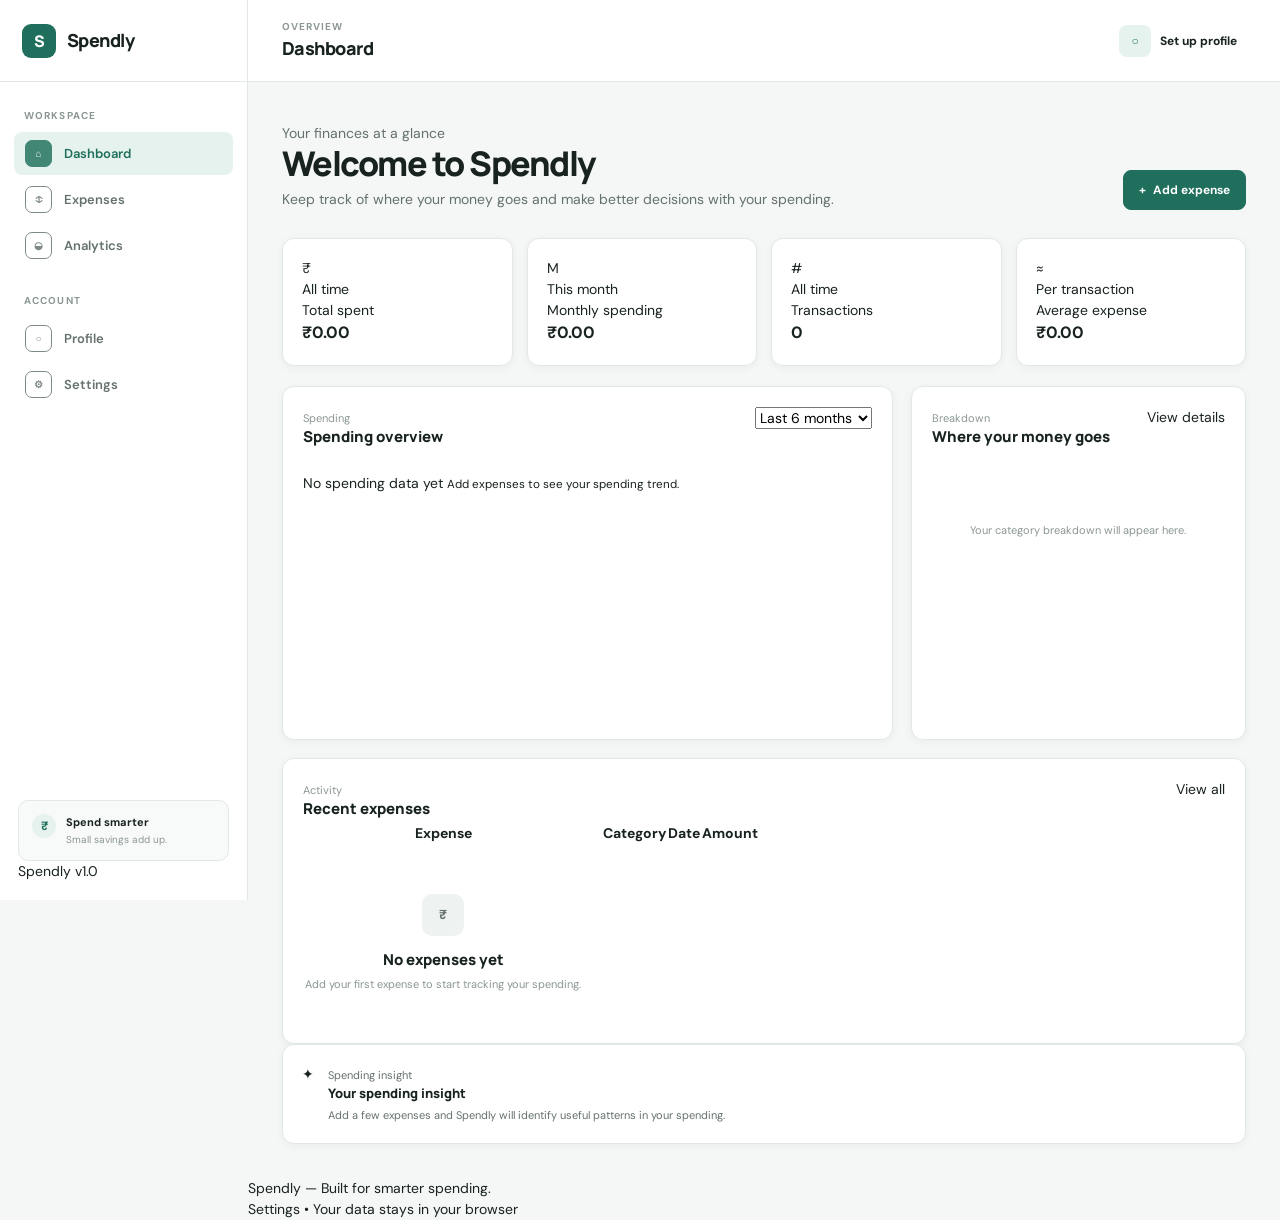
==== commit 8c9d1afa: "Complete SpendWise project updates" ====
--- a/index.html
+++ b/index.html
@@ -30,31 +30,14 @@
 
     <div class="app-shell">
         <aside class="sidebar" id="sidebar">
-            <div class="brand">
-
-                <a href="index.html" class="brand-link">
-
-                    <div class="brand-mark">
-                        <span></span>
-                        <span></span>
-                        <span></span>
-                    </div>
-
-                    <div class="brand-name">
-                        Spendly
-                    </div>
-
+            <div class="sidebar-top">
+                <a href="index.html" class="brand">
+                    <span class="brand-mark">S</span>
+                    <span class="brand-name">Spendly</span>
                 </a>
-
-                <button
-                    class="sidebar-close"
-                    id="sidebarClose"
-                    aria-label="Close navigation"
-                    type="button"
-                >
+                <button class="sidebar-close" id="sidebarClose" type="button" aria-label="Close menu">
                     &times;
                 </button>
-
             </div>
 
 
@@ -153,61 +136,28 @@
         <div class="main-area">
             <header class="topbar">
 
-                <div class="topbar-left">
-
-                    <button
-                        class="menu-toggle"
-                        id="menuToggle"
-                        type="button"
-                        aria-label="Open navigation"
-                    >
-                        <span></span>
-                        <span></span>
-                        <span></span>
-                    </button>
-
-
-                    <div class="topbar-page">
-
-                        <p class="page-eyebrow">
-                            Overview
-                        </p>
-
-                        <h1>
-                            Dashboard
-                        </h1>
-
-                    </div>
-
+                <button class="menu-toggle" id="menuToggle" type="button" aria-label="Open menu">
+                    <span></span>
+                    <span></span>
+                    <span></span>
+                </button>
+
+                <div class="topbar-page">
+                    <span class="page-eyebrow">Overview</span>
+                    <h1>Dashboard</h1>
                 </div>
 
 
                 <div class="topbar-actions">
 
-                    <div class="current-date" id="currentDate">
-                    </div>
                     <a
                         href="pages/profile.html"
                         class="profile-button"
                         aria-label="Open profile"
                     >
 
-                        <div class="profile-avatar" id="profileAvatar">
-                            ○
-                        </div>
-
-                        <div class="profile-name">
-
-                            <strong id="headerUserName">
-                                Set up profile
-                            </strong>
-
-                            <span>
-                                Profile
-                            </span>
-
-                        </div>
-
+                        <span class="profile-avatar" id="profileAvatar">○</span>
+                        <span class="profile-name" id="profileName">Set up profile</span>
                     </a>
 
                 </div>
